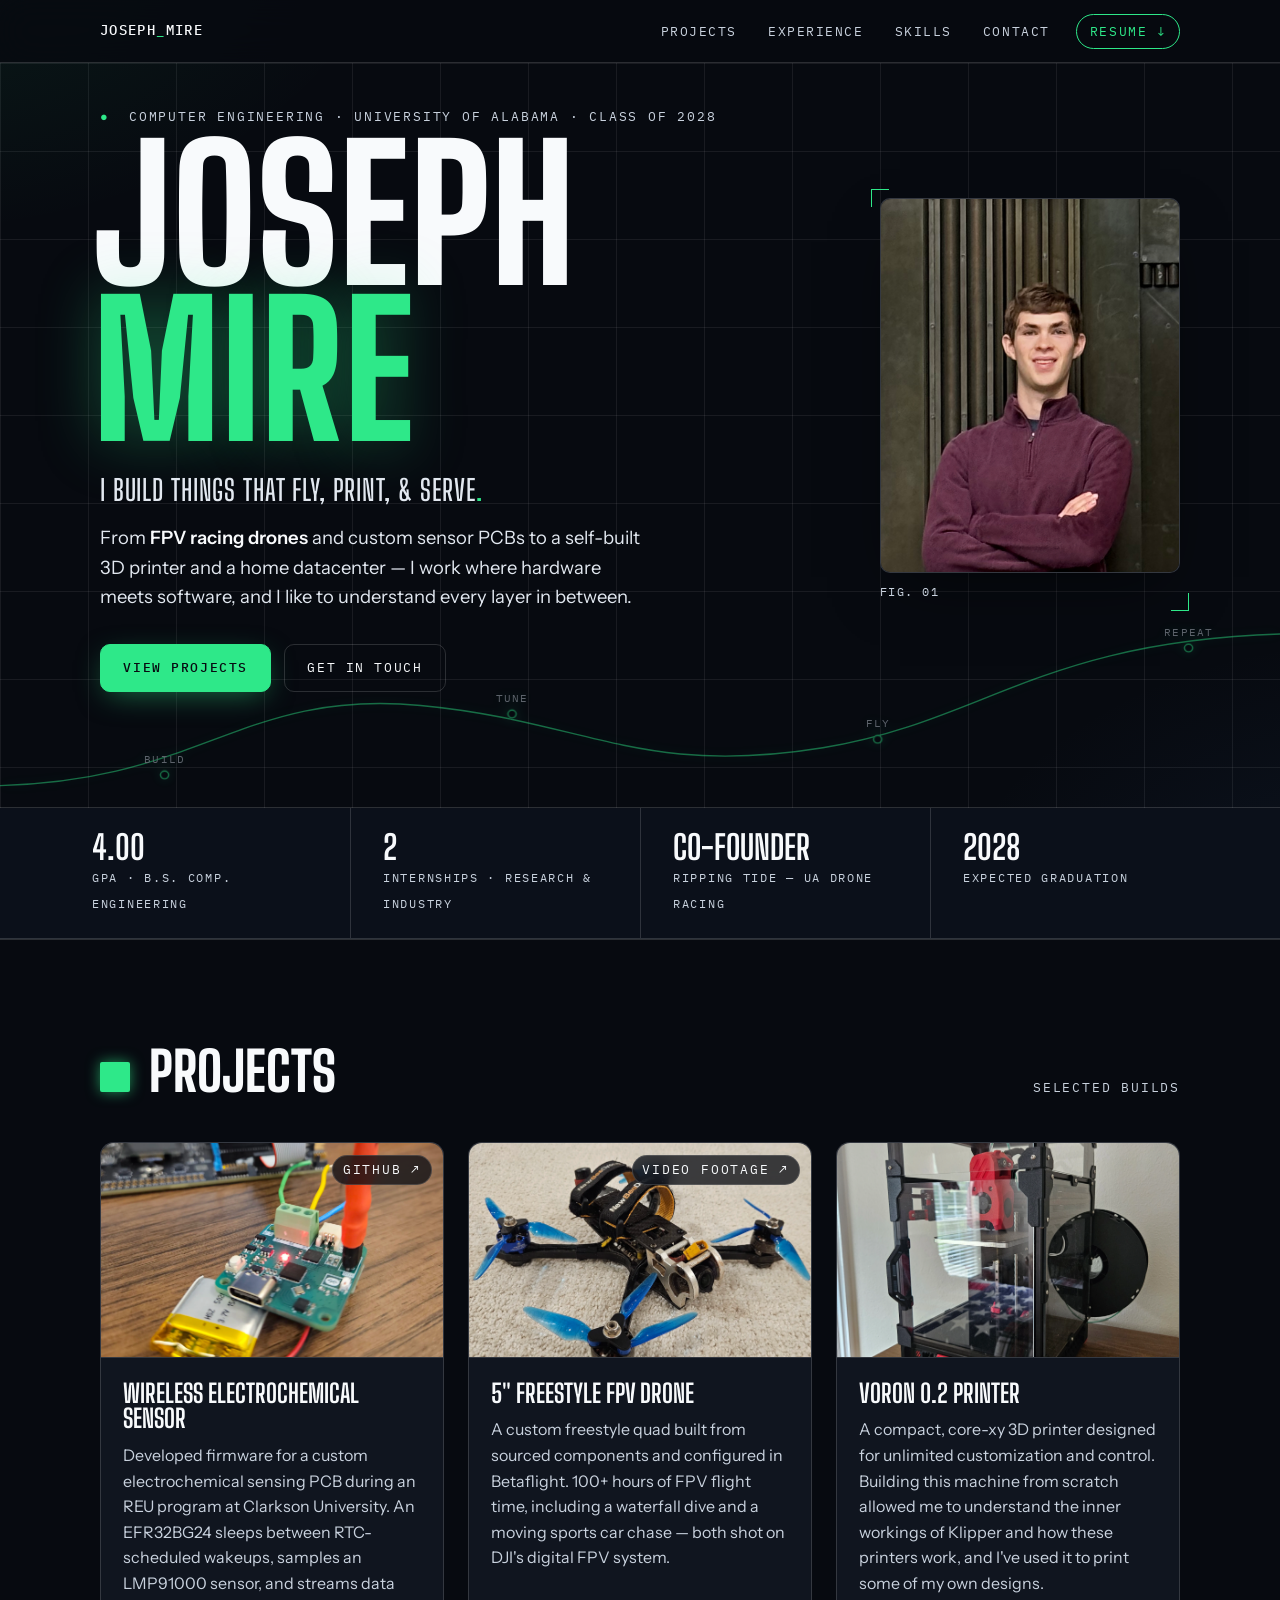
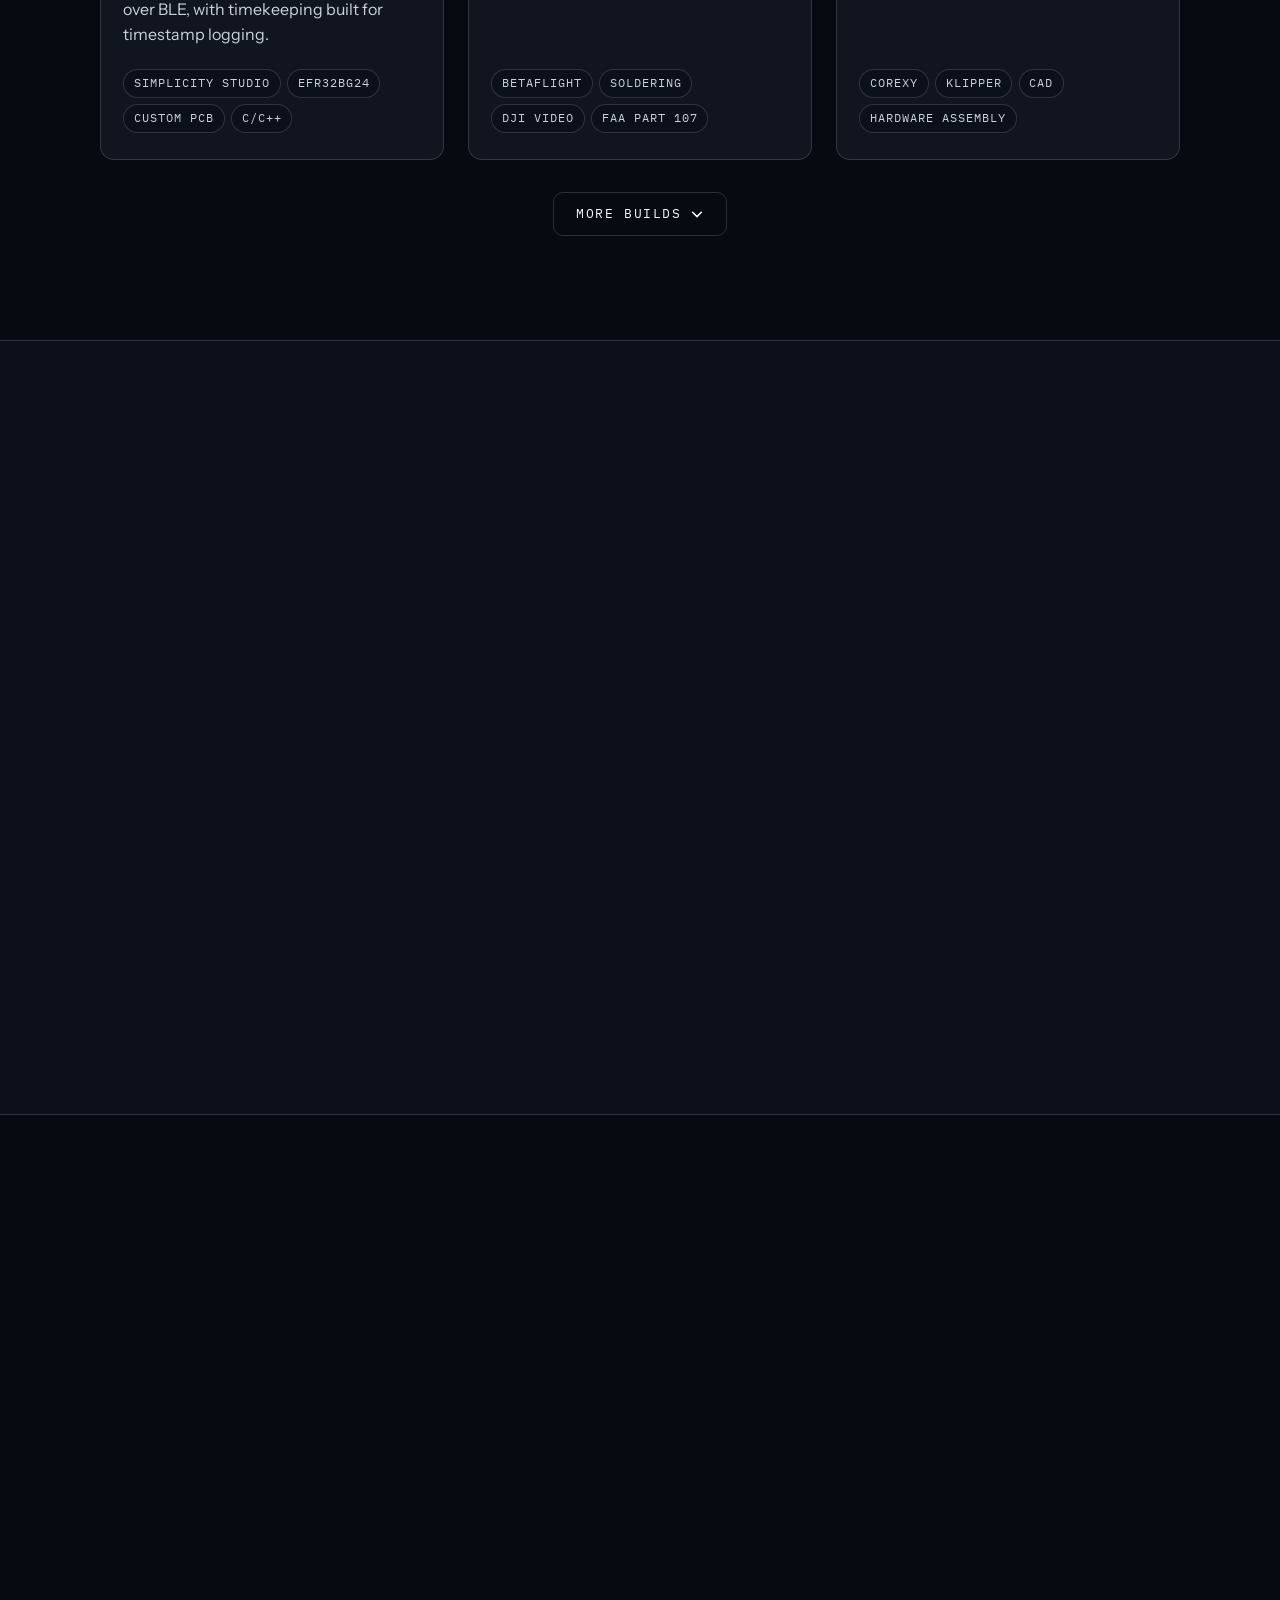
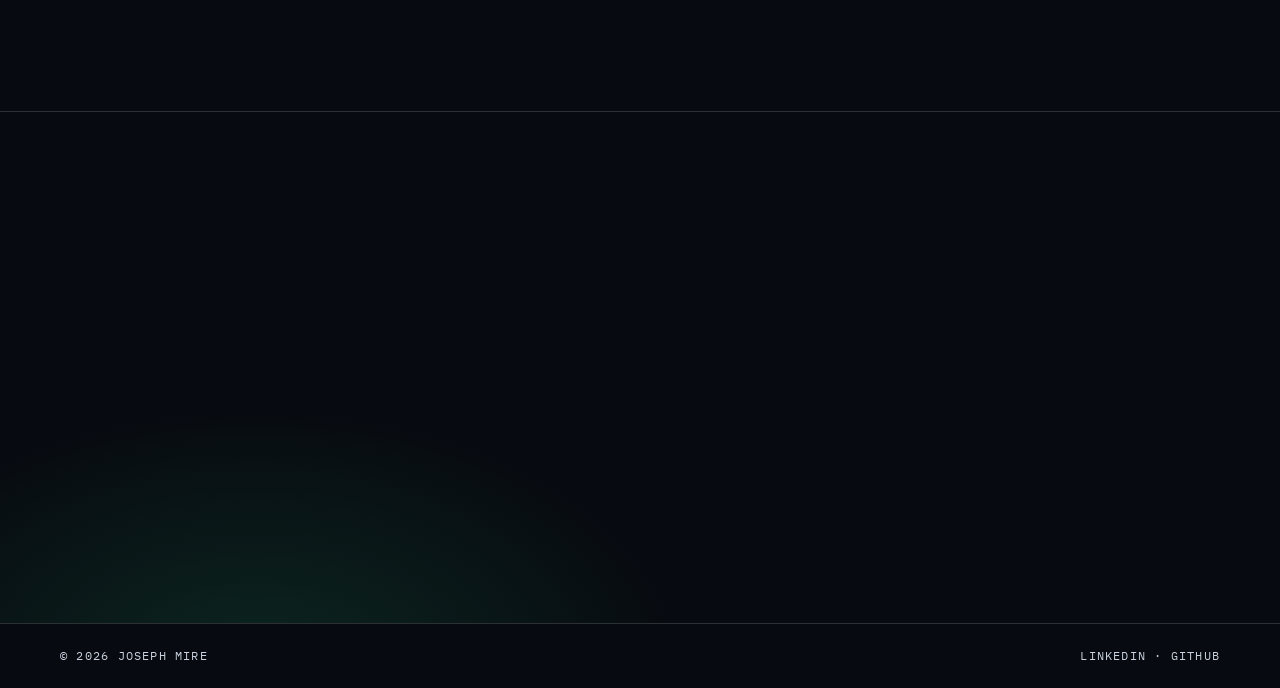
==== index.html @ 27cd3776 "Made dash a dot" ====
<!DOCTYPE html>
<html lang="en">
<head>
<meta charset="UTF-8" />
<meta name="viewport" content="width=device-width, initial-scale=1.0" />
<title>Joseph Mire</title>
<meta name="description" content="Joseph Mire — Computer Engineering student at the University of Alabama. FPV drones, embedded systems, and homelab infrastructure." />
<link rel="preconnect" href="https://fonts.googleapis.com">
<link rel="preconnect" href="https://fonts.gstatic.com" crossorigin>
<link href="https://fonts.googleapis.com/css2?family=Big+Shoulders+Display:wght@500;600;700;800&family=Instrument+Sans:ital,wght@0,400;0,500;0,600;1,400&family=IBM+Plex+Mono:wght@400;500&display=swap" rel="stylesheet">
<link rel="stylesheet" href="css/style.css" />
<link rel="icon" href="data:image/svg+xml,<svg xmlns=%22http://www.w3.org/2000/svg%22 viewBox=%220 0 100 100%22><rect width=%22100%22 height=%22100%22 rx=%2212%22 fill=%22%23181C20%22/><text y=%2270%22 x=%2250%22 font-family=%22Arial Narrow, sans-serif%22 font-weight=%22800%22 font-size=%2250%22 fill=%22%232EE889%22 text-anchor=%22middle%22>JM</text></svg>">
</head>
<body>

<!-- ── Nav ── -->
<header>
  <nav class="nav" aria-label="Main">
    <input type="checkbox" id="nav-toggle" aria-hidden="true" />
    <a class="brand" href="#top">JOSEPH<em>_</em>MIRE</a>
    <label class="nav-burger" for="nav-toggle" aria-label="Menu"><span></span></label>
    <ul class="nav-links">
      <li><a href="#projects">Projects</a></li>
      <li><a href="#experience">Experience</a></li>
      <li><a href="#skills">Skills</a></li>
      <li><a href="#contact">Contact</a></li>
      <li><a class="nav-cta" href="resume.pdf" download>Resume ↓</a></li>
    </ul>
  </nav>
</header>

<!-- ── Hero ── -->
<section class="hero" id="top">
  <div class="wrap hero-inner">
    <div>
      <p class="tag stage d1"><b>●</b>&nbsp; Computer Engineering · University of Alabama · Class of 2028</p>

      <!-- The name is the headline -->
      <h1>
        <span class="first stage d2">Joseph</span>
        <span class="last stage d3">Mire</span>
      </h1>

      <p class="role stage d4">I build things that fly, print, &amp; serve<em>.</em></p>

      <p class="lede stage d5">
        From <strong>FPV racing drones</strong> and custom sensor PCBs to a self-built
        3D printer and a home datacenter — I work where hardware meets software,
        and I like to understand every layer in between.
      </p>
      <div class="hero-btns stage d6">
        <a class="btn btn-solid" href="#projects">View projects</a>
        <a class="btn btn-ghost" href="#contact">Get in touch</a>
      </div>
    </div>

    <!-- Drop profile.jpg into images/ — the frame is already set up -->
    <figure class="plate">
      <img src="images/profile.jpg" alt="Joseph Mire" />
      <figcaption><span>fig. 01</span></figcaption>
    </figure>
  </div>

  <!-- signature: flight path draws itself on load -->
  <svg class="flight" viewBox="0 0 1400 260" preserveAspectRatio="none" aria-hidden="true">
    <path class="trace" d="M -20 235 C 220 235 260 120 460 140 C 640 158 700 225 900 190 C 1080 158 1140 60 1420 55" />
    <circle class="wp w1" cx="180" cy="222" r="4.5"/>
    <text class="w1" x="180" y="208" text-anchor="middle">BUILD</text>
    <circle class="wp w2" cx="560" cy="150" r="4.5"/>
    <text class="w2" x="560" y="136" text-anchor="middle">TUNE</text>
    <circle class="wp w3" cx="960" cy="180" r="4.5"/>
    <text class="w3" x="960" y="166" text-anchor="middle">FLY</text>
    <circle class="wp w4" cx="1300" cy="72" r="4.5"/>
    <text class="w4" x="1300" y="58" text-anchor="middle">REPEAT</text>
  </svg>
</section>

<!-- ── Spec strip ── -->
<div class="spec">
  <div class="spec-inner">
    <div class="spec-item reveal"><strong>4.00</strong><span>GPA · B.S. Comp. Engineering</span></div>
    <div class="spec-item reveal"><strong>2</strong><span>Internships · Research &amp; Industry</span></div>
    <div class="spec-item reveal"><strong>Co-Founder</strong><span>Ripping Tide — UA Drone Racing</span></div>
    <div class="spec-item reveal"><strong>2028</strong><span>Expected Graduation</span></div>
  </div>
</div>

<!-- ── Projects ── -->
<section class="projects" id="projects">
  <div class="wrap">
    <div class="sec-head reveal">
      <h2>Projects</h2>
      <p class="tag">Selected Builds</p>
    </div>
    <div class="proj-grid">

      <article class="proj reveal">
        <div class="proj-img">
          <a class="proj-link" href="https://github.com/sigmondkukla/lmp91000"
            target="_blank" rel="noopener" aria-label="View source on GitHub">
            GitHub ↗
          </a>
          <img src="images/potentiostat.webp" alt="Potentiostat PCB" />
        </div>
        <div class="proj-body">
          <h3>Wireless Electrochemical Sensor</h3>
          <p>
            Developed firmware for a custom electrochemical sensing PCB during an
            REU program at Clarkson University. An EFR32BG24 sleeps between RTC-scheduled wakeups, samples an
            LMP91000 sensor, and streams data over BLE, with timekeeping built for timestamp logging.
          </p>
          <div class="chips">
            <span class="chip">Simplicity Studio</span><span class="chip">EFR32BG24</span>
            <span class="chip">Custom PCB</span><span class="chip">C/C++</span>
          </div>
        </div>
      </article>

      <article class="proj reveal">
        <div class="proj-img">
          <a class="proj-link" href="https://youtu.be/SDRGi0zWlUs"
            target="_blank" rel="noopener" aria-label="View waterfall video">
            Video Footage ↗
          </a>
          <img src="images/drone.webp" alt="Custom 5-inch freestyle FPV drone" />
        </div>
        <div class="proj-body">
          <h3>5″ Freestyle FPV Drone</h3>
          <p>
            A custom freestyle quad built from sourced components and 
            configured in Betaflight. 100+ hours of FPV flight time, including a waterfall dive
            and a moving sports car chase — both shot on DJI's digital FPV system.
          </p>
          <div class="chips">
            <span class="chip">Betaflight</span><span class="chip">Soldering</span>
            <span class="chip">DJI Video</span><span class="chip">FAA Part 107</span>
          </div>
        </div>
      </article>

      <article class="proj reveal">
        <div class="proj-img">
          <img src="images/voron.webp" alt="Voron 0.2 3D printer" />
        </div>
        <div class="proj-body">
          <h3>Voron 0.2 Printer</h3>
          <p>
            A compact, core-xy 3D printer designed for unlimited customization and control. Building this machine from scratch allowed me to understand the inner workings of Klipper and how these printers work, and I've used it to print some of my own designs.
          </p>
          <div class="chips">
            <span class="chip">CoreXY</span><span class="chip">Klipper</span>
            <span class="chip">CAD</span><span class="chip">Hardware Assembly</span>
          </div>
        </div>
      </article>

    </div>

    <div class="proj-more" id="more-projects">
      <div class="proj-more-inner">
        <div class="proj-grid">
          <!-- your extra project cards here, same <article class="proj reveal"> markup -->

          <article class="proj reveal">
            <div class="proj-img">
              <img src="images/proxmox.webp" alt="Proxmox homelab dashboard" />
            </div>
            <div class="proj-body">
              <h3>Proxmox Homelab</h3>
              <p>
                A bare-metal hypervisor server used to host various services including Immich, Home Assistant, and Twingate. Maintaining and configuring this server significantly increased my knowledge and interest in computer networking as well as the robust capabilities that these virtualized environments provide.
              </p>
              <div class="chips">
                <span class="chip">Proxmox VE</span><span class="chip">LXC</span>
                <span class="chip">Networking</span><span class="chip">Twingate</span><span class="chip">Cloudflared</span>
              </div>
            </div>
          </article>

        </div>
      </div>
    </div>

    <button class="btn btn-ghost more-btn" aria-expanded="false" aria-controls="more-projects">
      <span>More builds</span>
      <svg width="14" height="14" viewBox="0 0 16 16" fill="none" aria-hidden="true">
        <path d="M3 6l5 5 5-5" stroke="currentColor" stroke-width="1.8" stroke-linecap="round"/>
      </svg>
    </button>
  </div>
</section>

<!-- ── Experience ── -->
<section class="xp" id="experience">
  <div class="wrap">
    <div class="sec-head reveal">
      <h2>Experience</h2>
      <p class="tag">Research · leadership · work</p>
    </div>
    <div class="xp-grid">

      <div class="reveal">
        <h3>// Experience</h3>
        <div class="xp-item">
          <h4>REU Sensor Researcher — Clarkson University</h4>
          <p class="meta">May 2026 – Jul 2026</p>
          <p>Developed a power efficient firmware for a custom PCB featuring an LMP91000 sensor, as part of a Research Experience for
          Undergraduates program.</p>
        </div>
        <div class="xp-item">
          <h4>Athletics Security Intern — Andy Frain Services</h4>
          <p class="meta">Sept 2025 – Present</p>
          <p>Manage the access-control credential system for Bryant-Denny Stadium
          (100k+ capacity). Set up metal detectors and bike racks in anticipation of game day.</p>
        </div>
        <div class="xp-item">
          <h4>Drone Light Show Volunteer — Pixis Drones</h4>
          <p class="meta">Oct 2024</p>
          <p>Participated in calibrating, placing, and inserting batteries for 500 light-show drones.</p>
        </div>
      </div>

      <div class="reveal">
        <h3>// Leadership &amp; Education</h3>
        <div class="xp-item">
          <h4>Co-Founder — Ripping Tide Drone Racing</h4>
          <p class="meta">Re-established 2025 · President 2025–26 · VP 2026–present</p>
          <p>Co-founded UA's official drone racing team to foster campus interest in FPV flight and engineering. Teach students how to build, program, and fly competitive drones while practicing efficient flying techniques.</p>
        </div>
        <div class="xp-item">
          <h4>B.S. Computer Engineering — University of Alabama</h4>
          <p class="meta">2024 – 2028 · GPA 4.00 · Minors: Math, CS</p>
          <p>Coursework: Digital Logic, Microcomputers, Electric Circuits</p>
        </div>
        <div class="xp-item">
          <h4>Saint Paul's School</h4>
          <p class="meta">2020 – 2024</p>
          <p>Valedictorian · National Merit Finalist</p>
        </div>
      </div>

    </div>
  </div>
</section>

<!-- ── Skills ── -->
<section id="skills">
  <div class="wrap">
    <div class="sec-head reveal">
      <h2>Skills</h2>
      <p class="tag">Hardware · software</p>
    </div>
    <div class="skills-grid reveal">
      <div class="skill-cell">
        <h3>// Programming</h3>
        <ul><li>Python</li><li>C++</li><li>Java</li><li>Arduino</li></ul>
      </div>
      <div class="skill-cell">
        <h3>// Drones &amp; Flight</h3>
        <ul><li>FAA Part 107</li><li>Betaflight</li><li>FPV Piloting</li><li>DJI Systems</li></ul>
      </div>
      <div class="skill-cell">
        <h3>// Electronics &amp; Fabrication</h3>
        <ul><li>Soldering</li><li>PCB Work</li><li>3D Printing</li><li>CAD</li></ul>
      </div>
      <div class="skill-cell">
        <h3>// Systems &amp; Infrastructure</h3>
        <ul><li>Proxmox VE</li><li>Linux</li><li>Networking</li><li>Home Assistant</li></ul>
      </div>
    </div>
  </div>
</section>

<!-- ── Contact ── -->
<section class="contact" id="contact">
  <div class="wrap reveal">
    <h2>Let's<br><span>connect.</span></h2>
    <p>Open to internships, research collaborations, and interesting
    conversations.</p>
    <div class="contact-row">
      <a class="btn btn-solid" href="mailto:jmmire@crimson.ua.edu">jmmire@crimson.ua.edu</a>
      <a class="btn btn-ghost" href="https://www.linkedin.com/in/joseph-mire/" target="_blank" rel="noopener">LinkedIn ↗</a>
      <a class="btn btn-ghost" href="https://github.com/jmmire1" target="_blank" rel="noopener">GitHub ↗</a>
    </div>
  </div>
</section>

<footer>
  <div class="wrap foot">
    <span>© 2026 Joseph Mire</span>
    <span><a href="https://www.linkedin.com/in/joseph-mire/" target="_blank" rel="noopener">LinkedIn</a> · <a href="https://github.com/jmmire1" target="_blank" rel="noopener">GitHub</a></span>
  </div>
</footer>

<script src="js/main.js"></script>
</body>
</html>
---- css/style.css ----
/* ============================================================
   JOSEPH MIRE — night-flight portfolio (green)
   Deep blue-black + flight-test orange · engineering telemetry
   Files:  index.html · css/style.css · js/main.js
   ============================================================ */
:root{
  --bg:#070A10;          /* deep night-sky blue-black */
  --bg-soft:#0B101A;
  --card:#10151F;
  --card-2:#141A26;
  --ink:#F8FAFC;          /* primary text */
  --ink-2:#E2E8F0;
  --muted:#C9D2DE;
  --line:rgba(255,255,255,.15);
  --line-soft:rgba(255,255,255,.07);
  --green:#2EE889;       /* signal green */
  --green-glow:rgba(46,232,137,.14);
  --green-soft:rgba(46,232,137,.08);
  --radius:10px;
  --display:'Big Shoulders Display','Arial Narrow',sans-serif;
  --body:'Instrument Sans',system-ui,sans-serif;
  --mono:'IBM Plex Mono','Courier New',monospace;
  --max:1160px;
  --ease:cubic-bezier(.22,.9,.3,1);
}
*,*::before,*::after{box-sizing:border-box;margin:0;padding:0}
html{scroll-behavior:smooth}
html,body{overflow-x:clip}
body{
  font-family:var(--body);
  color:var(--ink);
  line-height:1.6;
  -webkit-font-smoothing:antialiased;
  /* ambient glows: green status-light top-left, cool night bottom-right */
  background:
    radial-gradient(52rem 34rem at -8% -10%, rgba(46,232,137,.09), transparent 60%),
    radial-gradient(46rem 32rem at 108% 105%, rgba(56,96,160,.12), transparent 60%),
    var(--bg);
  background-attachment:fixed;
}
img{max-width:100%;display:block}
a{color:inherit;text-decoration:none}
::selection{background:var(--green);color:var(--bg)}

.wrap{max-width:var(--max);margin:0 auto;padding:0 clamp(1.1rem,4vw,2.5rem)}

/* mono utility label */
.tag{
  font-family:var(--mono);font-size:.8rem;letter-spacing:.14em;
  text-transform:uppercase;color:var(--muted);
}
.tag b{color:var(--green);font-weight:500}

/* ── Nav ─────────────────────────────────────────────────── */
header{
  position:sticky;top:0;z-index:50;
  background:rgba(7,10,16,.78);
  backdrop-filter:blur(16px);
  border-bottom:1px solid var(--line);
  animation:navDrop .7s var(--ease) both;
}
@keyframes navDrop{from{transform:translateY(-100%)}to{transform:translateY(0)}}
.nav{
  display:flex;align-items:center;justify-content:space-between;
  height:3.9rem;max-width:var(--max);margin:0 auto;
  padding:0 clamp(1.1rem,4vw,2.5rem);
}
.brand{font-family:var(--mono);font-size:.85rem;letter-spacing:.1em;font-weight:500;color:var(--ink)}
.brand em{font-style:normal;color:var(--green)}
.nav-links{display:flex;gap:.35rem;align-items:center;list-style:none}
.nav-links a{
  font-family:var(--mono);font-size:.8rem;letter-spacing:.12em;
  text-transform:uppercase;color:var(--muted);
  padding:.5rem .8rem;border-radius:999px;
  transition:color .2s,background .2s;
}
.nav-links a:hover{color:var(--ink);background:rgba(160,175,200,.14)}
.nav-cta{
  border:1px solid var(--green);color:var(--green)!important;
  border-radius:999px!important;margin-left:.5rem;
  transition:all .2s;
}
.nav-cta:hover{background:var(--green);color:var(--bg)!important;box-shadow:0 0 22px var(--green-glow)}
@media (max-width:680px){ .nav-links a:not(.nav-cta){display:none} }

/* ── Hero ────────────────────────────────────────────────── */
.hero{
  position:relative;overflow:hidden;
  border-bottom:1px solid var(--line);
  background:
    linear-gradient(var(--line-soft) 1px,transparent 1px) 0 0/100% 88px,
    linear-gradient(90deg,var(--line-soft) 1px,transparent 1px) 0 0/88px 100%;
}
.hero-inner{
  display:grid;grid-template-columns:minmax(0,1.3fr) minmax(0,.7fr);gap:3rem;
  align-items:center;
  padding-top:clamp(1.75rem,4vw,2.75rem);
  padding-bottom:clamp(4.5rem,9vw,7.5rem);
  position:relative;z-index:2;
}
.hero-inner>*{min-width:0}

/* THE NAME — the headline of the whole site */
.hero h1{
  font-family:var(--display);font-weight:800;
  font-size:clamp(4.6rem,14.5vw,11.5rem);
  line-height:.85;letter-spacing:.005em;text-transform:uppercase;
  margin:.5rem 0 0 -.04em;
}
.hero h1 .first{display:block;color:var(--ink)}
.hero h1 .last{
  display:block;color:var(--green);
  text-shadow:0 0 60px rgba(46,232,137,.35);
}

/* the tagline, demoted to a strong subhead */
.hero .role{
  margin-top:1.6rem;
  font-family:var(--display);font-weight:600;text-transform:uppercase;
  font-size:clamp(1.25rem,2.6vw,1.8rem);letter-spacing:.03em;line-height:1.15;
  color:var(--ink-2);
}
.hero .role em{font-style:normal;color:var(--green)}
.hero .lede{
  margin-top:1rem;max-width:34rem;color:var(--ink-2);
  font-size:clamp(1.05rem,1.5vw,1.15rem);
}
.hero .lede strong{font-weight:600;color:var(--ink)}
.hero-btns{display:flex;gap:.8rem;margin-top:2rem;flex-wrap:wrap}
.btn{
  font-family:var(--mono);font-size:.82rem;letter-spacing:.12em;text-transform:uppercase;
  padding:.8rem 1.4rem;border:1px solid var(--line);border-radius:var(--radius);
  display:inline-flex;align-items:center;gap:.5rem;color:var(--ink);
  transition:all .25s var(--ease);
}
.btn-solid{
  background:var(--green);border-color:var(--green);color:#070A10;font-weight:500;
  box-shadow:0 8px 30px -8px rgba(46,232,137,.5);
}
.btn-solid:hover{transform:translateY(-2px);box-shadow:0 14px 38px -8px rgba(46,232,137,.6)}
.btn-ghost:hover{border-color:var(--green);color:var(--green);background:var(--green-soft)}
button.btn{background:none;appearance:none;cursor:pointer}

/* staged line reveal on page load */
.stage{opacity:0;transform:translateY(26px);animation:stageUp .8s var(--ease) forwards}
@keyframes stageUp{to{opacity:1;transform:translateY(0)}}
.d1{animation-delay:.15s}.d2{animation-delay:.3s}.d3{animation-delay:.45s}
.d4{animation-delay:.6s}.d5{animation-delay:.75s}.d6{animation-delay:.9s}

/* photo plate with registration ticks */
.plate{
  position:relative;justify-self:end;width:min(300px,100%);
  opacity:0;animation:stageUp .9s var(--ease) .55s forwards;
}
.plate img{
  width:100%;aspect-ratio:4/5;object-fit:cover;
  border:1px solid var(--line);border-radius:var(--radius);
  
  background:var(--card);
  box-shadow:0 24px 60px -20px rgba(0,0,0,.6);
}
.plate::before,.plate::after{
  content:'';position:absolute;width:18px;height:18px;
  border:1px solid var(--green);
}
.plate::before{top:-9px;left:-9px;border-right:none;border-bottom:none}
.plate::after{bottom:-9px;right:-9px;border-left:none;border-top:none}
.plate figcaption{
  margin-top:.6rem;font-family:var(--mono);font-size:.76rem;
  letter-spacing:.12em;color:var(--muted);text-transform:uppercase;
  display:flex;justify-content:space-between;
}
@media (max-width:840px){
  .hero-inner{grid-template-columns:1fr}
  .plate{justify-self:start}
}

/* flight path — the signature, now glowing */
.flight {
  position: absolute;
  inset: auto 0 0 0;
  height: clamp(140px, 25vw, 220px); /* prevents it from growing vertically into the text blocks */
  width: 100%;
  z-index: 0;                        /* forces it behind the buttons, text, and photo frame */
  pointer-events: none;
  filter: drop-shadow(0 0 6px rgba(46,232,137,.35));
  opacity: 0.45;                      /* slightly lowered to step into the background neatly */
}
.flight path{
  fill:none;stroke:var(--green);stroke-width:1.6;
  stroke-dasharray:6 7;
}
.flight .trace{
  stroke-dasharray:2400;stroke-dashoffset:2400;
  animation:draw 2.6s var(--ease) .9s forwards;
}
@keyframes draw{to{stroke-dashoffset:0}}
.flight .wp{fill:var(--bg);stroke:var(--green);stroke-width:1.6;
  opacity:0;animation:pop .4s var(--ease) forwards}
.flight text{
  font-family:var(--mono);font-size:11.5px;letter-spacing:2px;fill:var(--muted);
  opacity:0;animation:pop .4s var(--ease) forwards;
}
@keyframes pop{to{opacity:1}}
.w1{animation-delay:1.5s}.w2{animation-delay:2.1s}.w3{animation-delay:2.7s}.w4{animation-delay:3.2s}

/* ── Spec strip ──────────────────────────────────────────── */
.spec{
  border-bottom:1px solid var(--line);background:var(--bg-soft);
}
.spec-inner{
  display:grid;grid-template-columns:repeat(4,minmax(0,1fr));
  max-width:var(--max);margin:0 auto;
}
.spec-item{
  padding:1.4rem clamp(1.1rem,3vw,2rem);
  border-left:1px solid var(--line);
}
.spec-item:first-child{border-left:none}
.spec-item strong{
  display:block;font-family:var(--display);font-weight:700;
  font-size:clamp(1.5rem,3vw,2.1rem);line-height:1;text-transform:uppercase;
  color:var(--ink);
}
.spec-item span{font-family:var(--mono);font-size:.76rem;letter-spacing:.14em;
  text-transform:uppercase;color:var(--muted)}
@media (max-width:720px){
  .spec-inner{grid-template-columns:repeat(2,minmax(0,1fr))}
  .spec-item:nth-child(3){border-left:none}
  .spec-item:nth-child(n+3){border-top:1px solid var(--line)}
}

/* ── Sections ────────────────────────────────────────────── */
section{padding:clamp(4rem,9vw,6.5rem) 0}
.sec-head{
  display:flex;align-items:baseline;justify-content:space-between;
  gap:1rem;margin-bottom:2.75rem;flex-wrap:wrap;
}
.sec-head h2{
  font-family:var(--display);font-weight:800;text-transform:uppercase;
  font-size:clamp(2.2rem,5vw,3.4rem);line-height:1;color:var(--ink);
}
.sec-head h2::before{
  content:'';display:inline-block;width:.55em;height:.55em;
  background:var(--green);margin-right:.35em;border-radius:2px;
  box-shadow:0 0 14px rgba(46,232,137,.6);
}

/* projects */
.projects{border-top:1px solid var(--line)}
.proj-grid{display:grid;grid-template-columns:repeat(3,minmax(0,1fr));gap:1.5rem}
@media (max-width:900px){.proj-grid{grid-template-columns:1fr}}
.proj{
  border:1px solid var(--line);background:var(--card);
  border-radius:calc(var(--radius) + 4px);overflow:hidden;
  display:flex;flex-direction:column;
  transition:border-color .25s,transform .25s var(--ease),box-shadow .25s;
}
.proj:hover{
  border-color:rgba(46,232,137,.55);transform:translateY(-4px);
  box-shadow:0 20px 50px -20px rgba(0,0,0,.7),0 0 30px -6px var(--green-glow);
}
.proj-img{position:relative;overflow:hidden;border-bottom:1px solid var(--line)}
.proj-img img{
  aspect-ratio:16/10;object-fit:cover;width:100%;
  filter:none;transition:transform .5s var(--ease),filter .5s;
}
.proj:hover .proj-img img{transform:scale(1.04)}
.proj-img .tag{
  position:absolute;top:.7rem;left:.7rem;background:rgba(7,10,16,.75);
  backdrop-filter:blur(8px);border:1px solid var(--line);
  padding:.25rem .6rem;color:var(--ink);border-radius:999px;
}
.proj-link{
  position:absolute;top:.7rem;right:.7rem;z-index:2;
  font-family:var(--mono);font-size:.8rem;letter-spacing:.14em;
  text-transform:uppercase;
  background:rgba(7,10,16,.75);backdrop-filter:blur(8px);
  border:1px solid var(--line);border-radius:999px;
  padding:.25rem .6rem;color:var(--ink);
  transition:border-color .2s,color .2s;
}
.proj-link:hover{border-color:var(--green);color:var(--green)}
.proj-body{padding:1.4rem 1.4rem 1.6rem;display:flex;flex-direction:column;gap:.7rem;flex:1}
.proj h3{font-family:var(--display);font-weight:700;font-size:1.6rem;text-transform:uppercase;line-height:1;color:var(--ink)}
.proj p{color:var(--muted);font-size:1rem}
.chips{display:flex;flex-wrap:wrap;gap:.4rem;margin-top:auto;padding-top:.6rem}
.chip{
  font-family:var(--mono);font-size:.78rem;letter-spacing:.08em;text-transform:uppercase;
  border:1px solid var(--line);padding:.22rem .6rem;color:var(--muted);
  background:var(--bg-soft);border-radius:999px;
}
.proj-more{
  display:grid;grid-template-rows:0fr;
  transition:grid-template-rows .6s var(--ease);
}
.proj-more-inner{overflow:hidden;min-width:0}
.proj-more .proj-grid{margin-top:1.5rem}
.proj-more.open{grid-template-rows:1fr}

.more-btn{margin:2rem auto 0;display:flex}
.more-btn svg{transition:transform .45s var(--ease)}
.more-btn[aria-expanded="true"] svg{transform:rotate(180deg)}

/* experience */
.xp{background:var(--bg-soft);border-top:1px solid var(--line);border-bottom:1px solid var(--line)}
.xp-grid{display:grid;grid-template-columns:minmax(0,1fr) minmax(0,1fr);gap:clamp(2rem,5vw,4rem)}
@media (max-width:840px){.xp-grid{grid-template-columns:1fr}}
.xp h3{
  font-family:var(--mono);font-size:.8rem;letter-spacing:.16em;text-transform:uppercase;
  color:var(--green);margin-bottom:1.6rem;
}
.xp-item{
  position:relative;padding:0 0 1.8rem 1.6rem;
  border-left:1px solid var(--line);
}
.xp-item:last-child{padding-bottom:0}
.xp-item::before{
  content:'';position:absolute;left:-4.5px;top:.45rem;
  width:8px;height:8px;background:var(--green);border-radius:2px;
  box-shadow:0 0 10px rgba(46,232,137,.7);
}
.xp-item h4{font-weight:600;font-size:1.06rem;line-height:1.35;color:var(--ink)}
.xp-item .meta{font-family:var(--mono);font-size:.78rem;letter-spacing:.1em;
  text-transform:uppercase;color:var(--muted);margin:.25rem 0 .45rem}
.xp-item p{color:var(--ink-2);font-size:.98rem;max-width:32rem}

/* skills */
.skills-grid{
  display:grid;grid-template-columns:repeat(2,minmax(0,1fr));gap:1px;
  background:var(--line);border:1px solid var(--line);
  border-radius:calc(var(--radius) + 4px);overflow:hidden;
}
@media (max-width:720px){.skills-grid{grid-template-columns:1fr}}
.skill-cell{background:var(--card);padding:1.6rem 1.6rem 1.8rem}
.skill-cell h3{
  font-family:var(--mono);font-size:.8rem;letter-spacing:.16em;
  text-transform:uppercase;color:var(--green);margin-bottom:.9rem;
}
.skill-cell ul{list-style:none;display:flex;flex-wrap:wrap;gap:.45rem .5rem}
.skill-cell li{
  font-family:var(--mono);font-size:.84rem;letter-spacing:.05em;
  border:1px solid var(--line);padding:.32rem .75rem;color:var(--ink-2);
  border-radius:999px;background:var(--bg-soft);
  transition:all .2s;
}
.skill-cell li:hover{border-color:var(--green);color:var(--green);background:var(--green-soft)}

/* contact — glow panel */
.contact{border-top:1px solid var(--line);position:relative;overflow:hidden}
.contact::before{
  content:'';position:absolute;inset:0;pointer-events:none;
  background:radial-gradient(42rem 26rem at 20% 110%, rgba(46,232,137,.13), transparent 65%);
}
.contact .wrap{position:relative}
.contact h2{
  font-family:var(--display);font-weight:800;text-transform:uppercase;
  font-size:clamp(2.8rem,8vw,5.4rem);line-height:.95;margin:.6rem 0 1.2rem;color:var(--ink);
}
.contact h2 span{color:var(--green);text-shadow:0 0 50px rgba(46,232,137,.4)}
.contact p{color:var(--muted);max-width:36rem}
.contact-row{display:flex;gap:.8rem;flex-wrap:wrap;margin-top:2.2rem}

footer{
  color:var(--muted);
  border-top:1px solid var(--line);
  font-family:var(--mono);font-size:.76rem;letter-spacing:.1em;text-transform:uppercase;
}
.foot{display:flex;justify-content:space-between;gap:1rem;flex-wrap:wrap;padding:1.4rem 0}
footer a{transition:color .2s}
footer a:hover{color:var(--green)}

/* scroll reveal */
.reveal{opacity:0;transform:translateY(22px);transition:opacity .7s var(--ease),transform .7s var(--ease)}
.reveal.in{opacity:1;transform:none}

/* reduced motion */
@media (prefers-reduced-motion:reduce){
  *,*::before,*::after{animation:none!important;transition:none!important}
  .stage,.plate,.reveal{opacity:1!important;transform:none!important}
  .flight .trace{stroke-dashoffset:0}
  .flight .wp,.flight text{opacity:1}
  html{scroll-behavior:auto}
}

/* ── Mobile overhaul ─────────────────────────────────────── */
#nav-toggle{display:none}
.nav-burger{display:none;cursor:pointer;padding:.6rem;margin-left:auto}
.nav-burger span,.nav-burger span::before,.nav-burger span::after{
  display:block;width:22px;height:2px;background:var(--green);border-radius:2px;
}
.nav-burger span::before{content:'';margin-top:-7px;position:relative;top:-5px}
.nav-burger span::after{content:'';position:relative;top:3px}


@media (max-width:680px){
  /* clear side margins on small screens */
  .wrap,.nav{padding-left:1.4rem;padding-right:1.4rem}
  .spec-inner{padding:0 .4rem}
  .nav-links{padding-left:1.4rem;padding-right:1.4rem}

  /* full nav menu via hamburger instead of hiding links */
  .nav{position:relative}
  .nav-burger{display:block}
  .nav-links{
    display:none;flex-direction:column;align-items:stretch;gap:0;
    position:absolute;top:3.9rem;left:0;right:0;
    background:rgba(7,10,16,.97);backdrop-filter:blur(16px);
    border-bottom:1px solid var(--line);padding:.5rem 1.1rem 1rem;
  }
  #nav-toggle:checked ~ .nav-links{display:flex}
  .nav-links a:not(.nav-cta){display:block!important;padding:.9rem .4rem;
    border-radius:0;border-bottom:1px solid var(--line-soft);font-size:.95rem}
  .nav-cta{margin:1rem 0 0;text-align:center;padding:.8rem}

  /* hero: tighter, no squished flight path labels */
  .hero-inner{padding:1.5rem 1.4rem 3rem;gap:2rem}
  .hero h1{
    font-family:var(--display);font-weight:800;
    font-size:clamp(3.8rem, 12vw, 11.5rem); /* Lowered the mid-range scaling slightly */
    line-height:.85;letter-spacing:.005em;text-transform:uppercase;
    margin:.5rem 0 0 -.04em;
  }
  .flight{height:22%;opacity:.65}
  .flight text{display:none}
  .plate{width:100%;max-width:320px;margin:0 auto;justify-self:center}
  .plate img{aspect-ratio:1/1}
  .hero-btns .btn{flex:1;justify-content:center}

  /* comfier tap targets & spacing */
  section{padding:3.25rem 0}
  .sec-head{margin-bottom:1.8rem}
  .spec-item{padding:1.1rem 1rem}
  .skill-cell{padding:1.3rem 1.2rem 1.5rem}
  .contact-row{flex-direction:column}
  .contact-row .btn{justify-content:center;padding:1rem}
  .foot{justify-content:center;text-align:center}
}

/* hero manages its own spacing — don't stack generic section padding on it */
section.hero{padding:0}
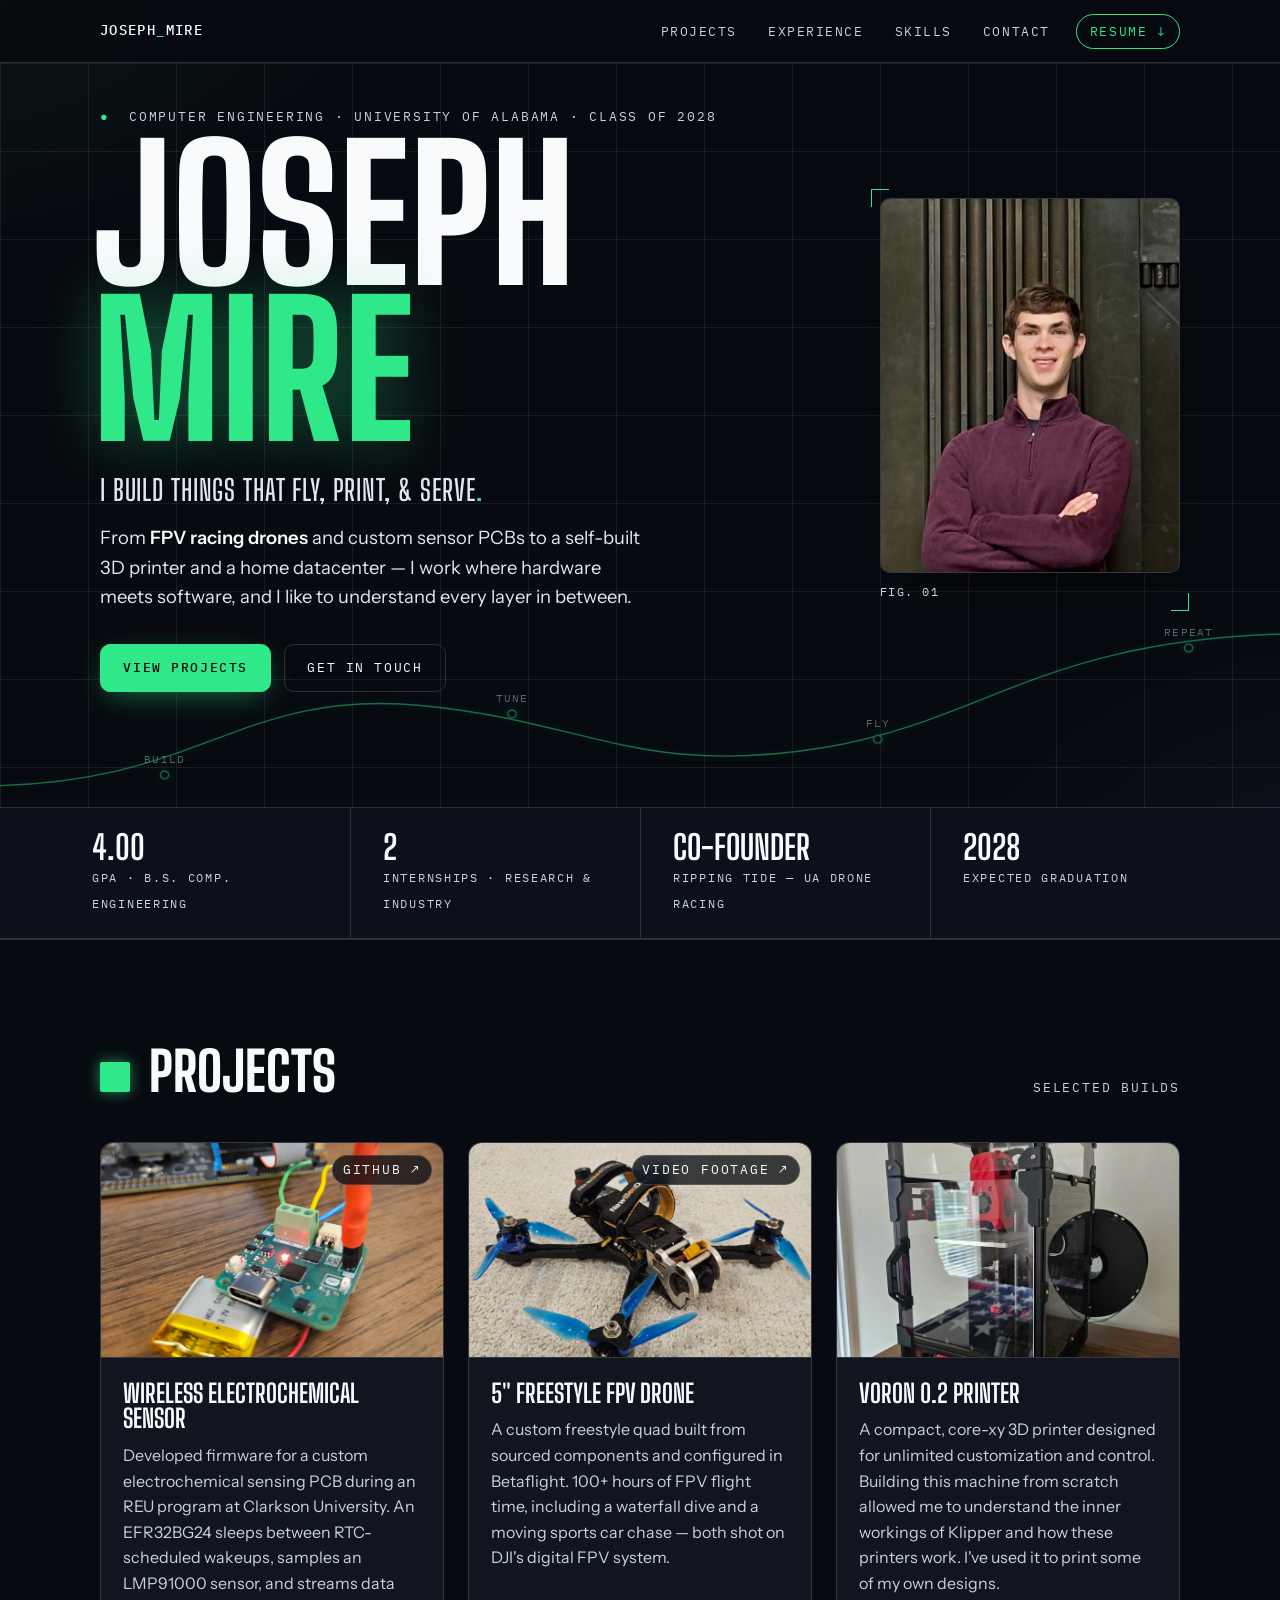
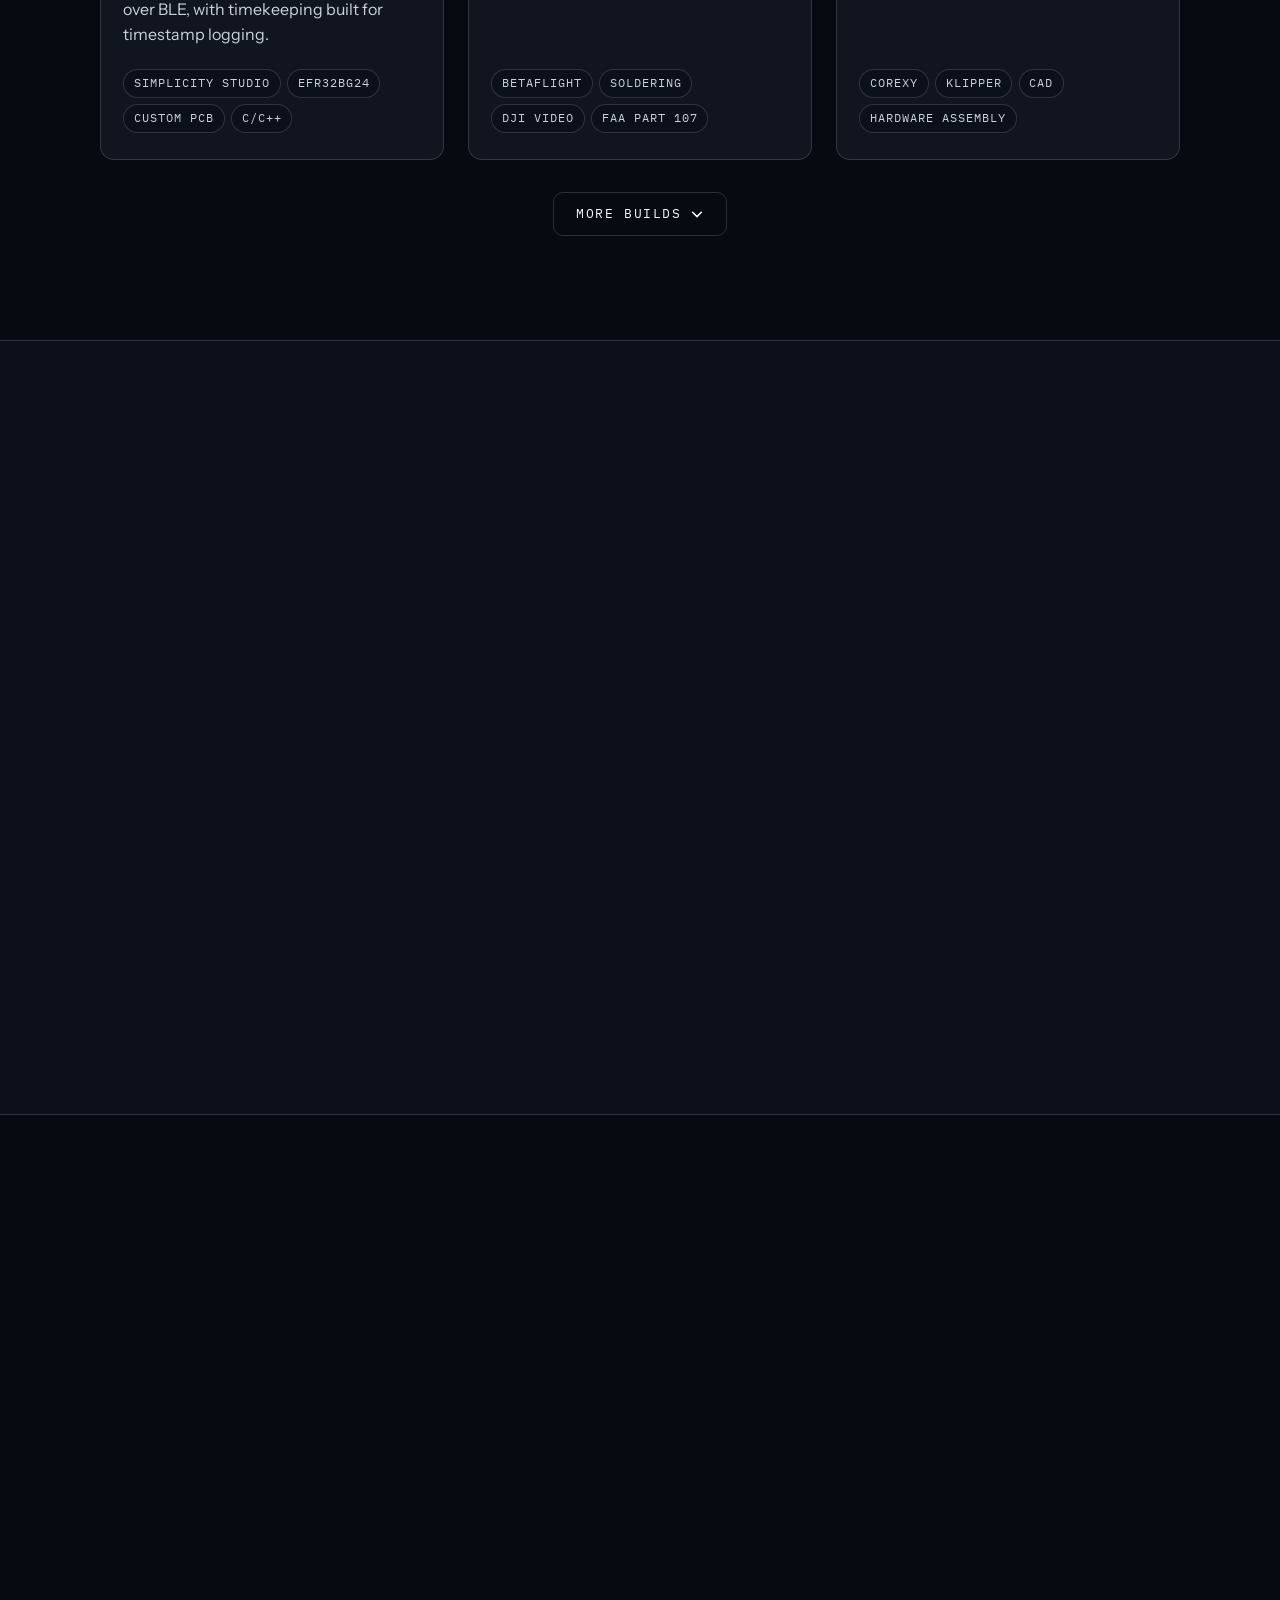
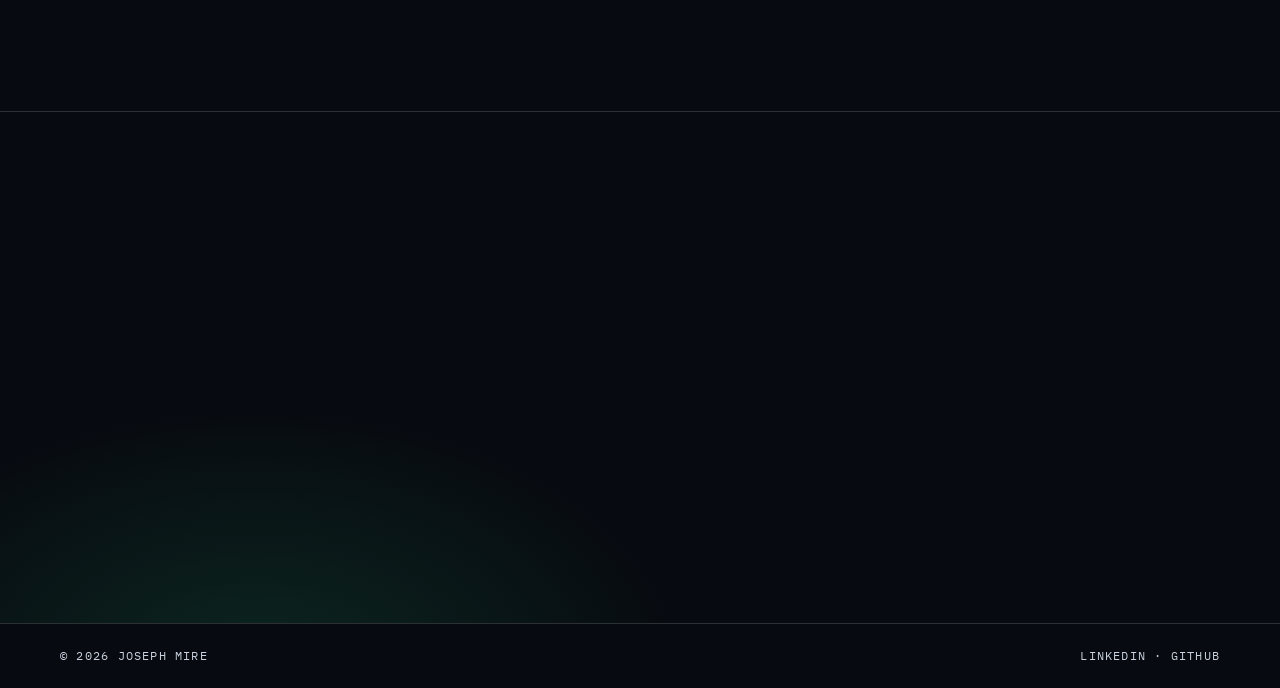
==== commit 731c2837: "Fixed a runnon sentence in voron" ====
--- a/index.html
+++ b/index.html
@@ -145,7 +145,7 @@
         <div class="proj-body">
           <h3>Voron 0.2 Printer</h3>
           <p>
-            A compact, core-xy 3D printer designed for unlimited customization and control. Building this machine from scratch allowed me to understand the inner workings of Klipper and how these printers work, and I've used it to print some of my own designs.
+            A compact, core-xy 3D printer designed for unlimited customization and control. Building this machine from scratch allowed me to understand the inner workings of Klipper and how these printers work. I've used it to print some of my own designs.
           </p>
           <div class="chips">
             <span class="chip">CoreXY</span><span class="chip">Klipper</span>
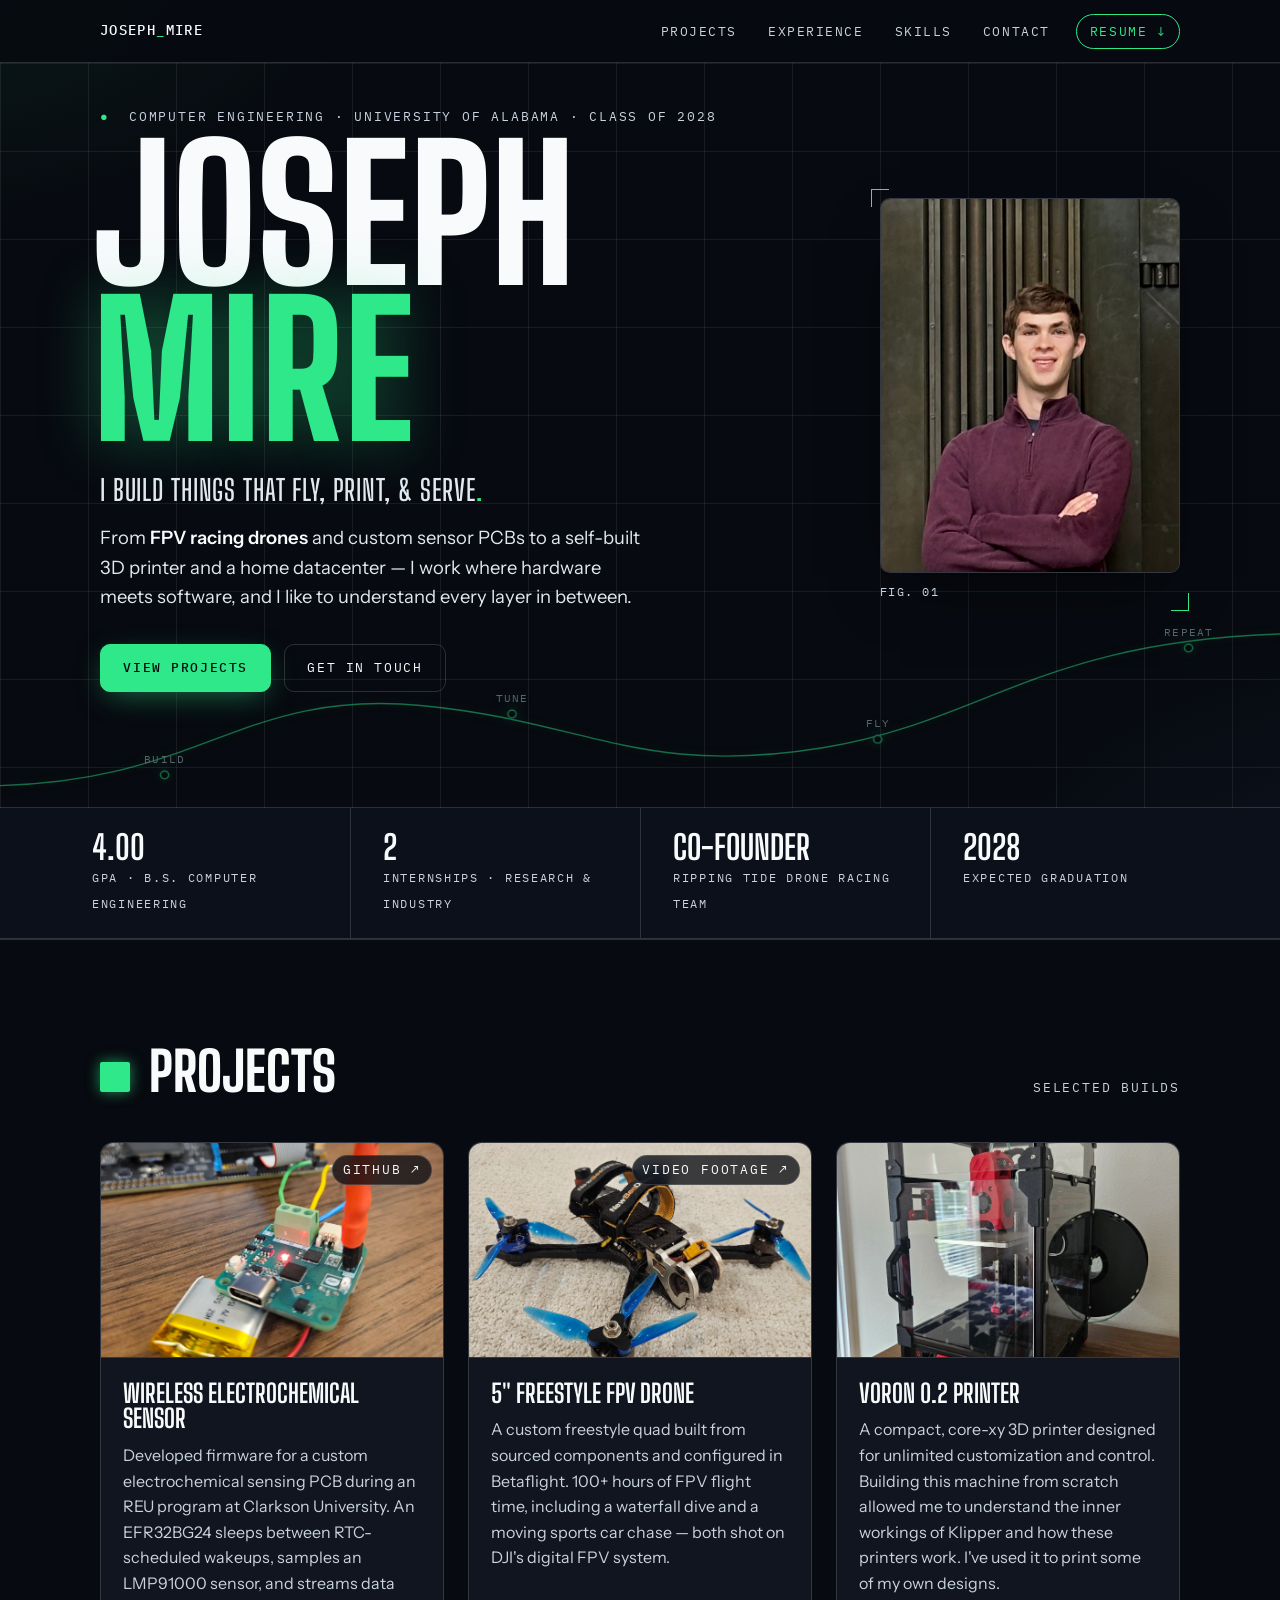
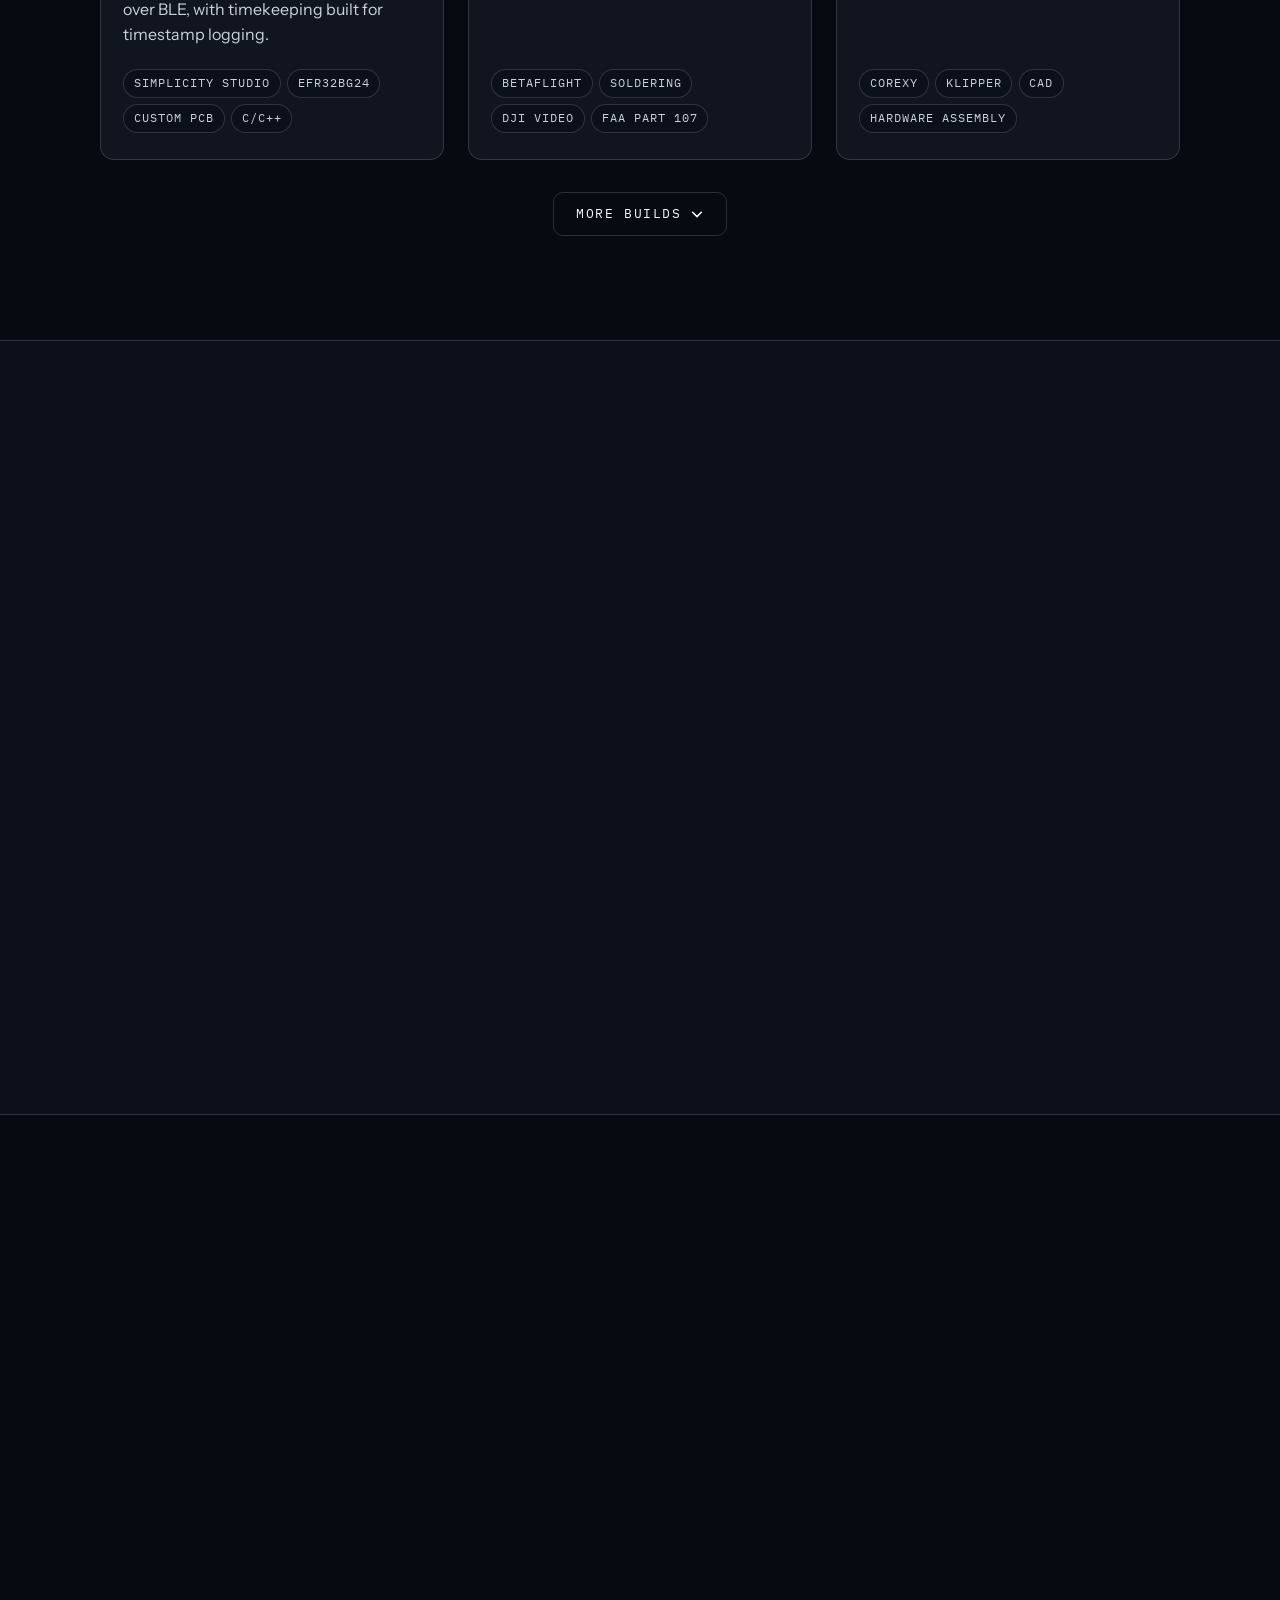
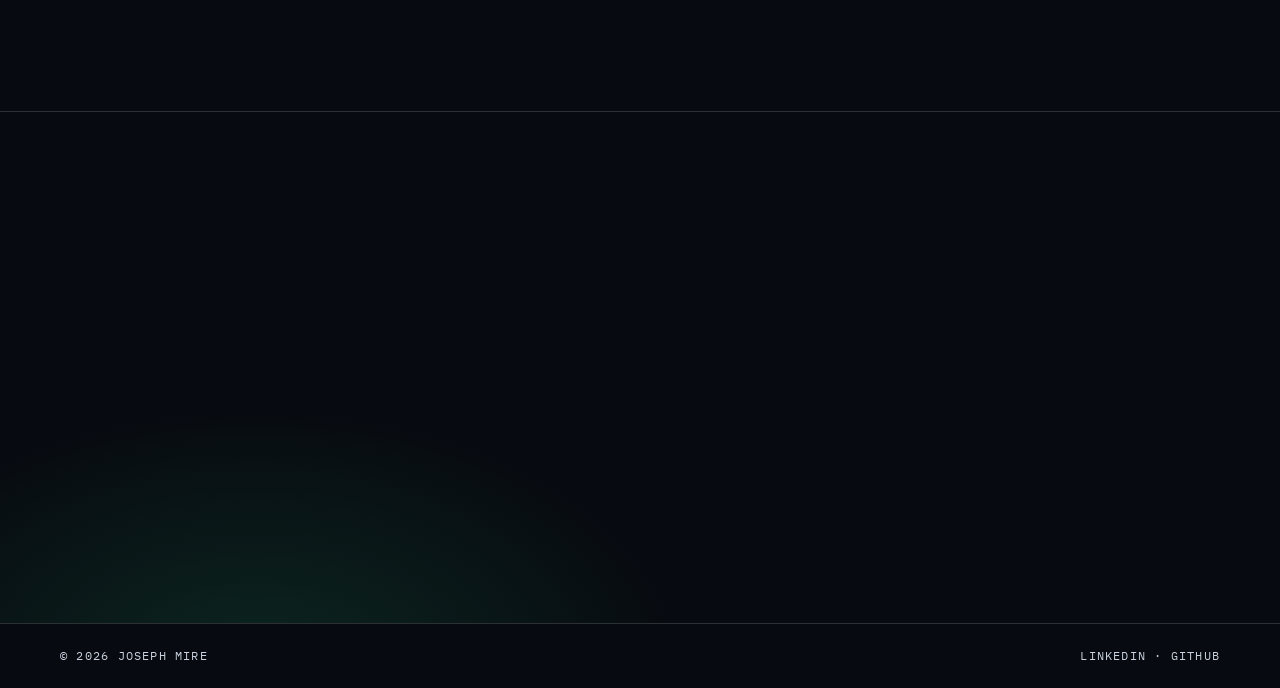
==== commit 282d5fd6: "Modified quad area" ====
--- a/index.html
+++ b/index.html
@@ -78,9 +78,9 @@
 <!-- ── Spec strip ── -->
 <div class="spec">
   <div class="spec-inner">
-    <div class="spec-item reveal"><strong>4.00</strong><span>GPA · B.S. Comp. Engineering</span></div>
+    <div class="spec-item reveal"><strong>4.00</strong><span>GPA · B.S. Computer Engineering</span></div>
     <div class="spec-item reveal"><strong>2</strong><span>Internships · Research &amp; Industry</span></div>
-    <div class="spec-item reveal"><strong>Co-Founder</strong><span>Ripping Tide — UA Drone Racing</span></div>
+    <div class="spec-item reveal"><strong>Co-Founder</strong><span>Ripping Tide Drone Racing Team</span></div>
     <div class="spec-item reveal"><strong>2028</strong><span>Expected Graduation</span></div>
   </div>
 </div>
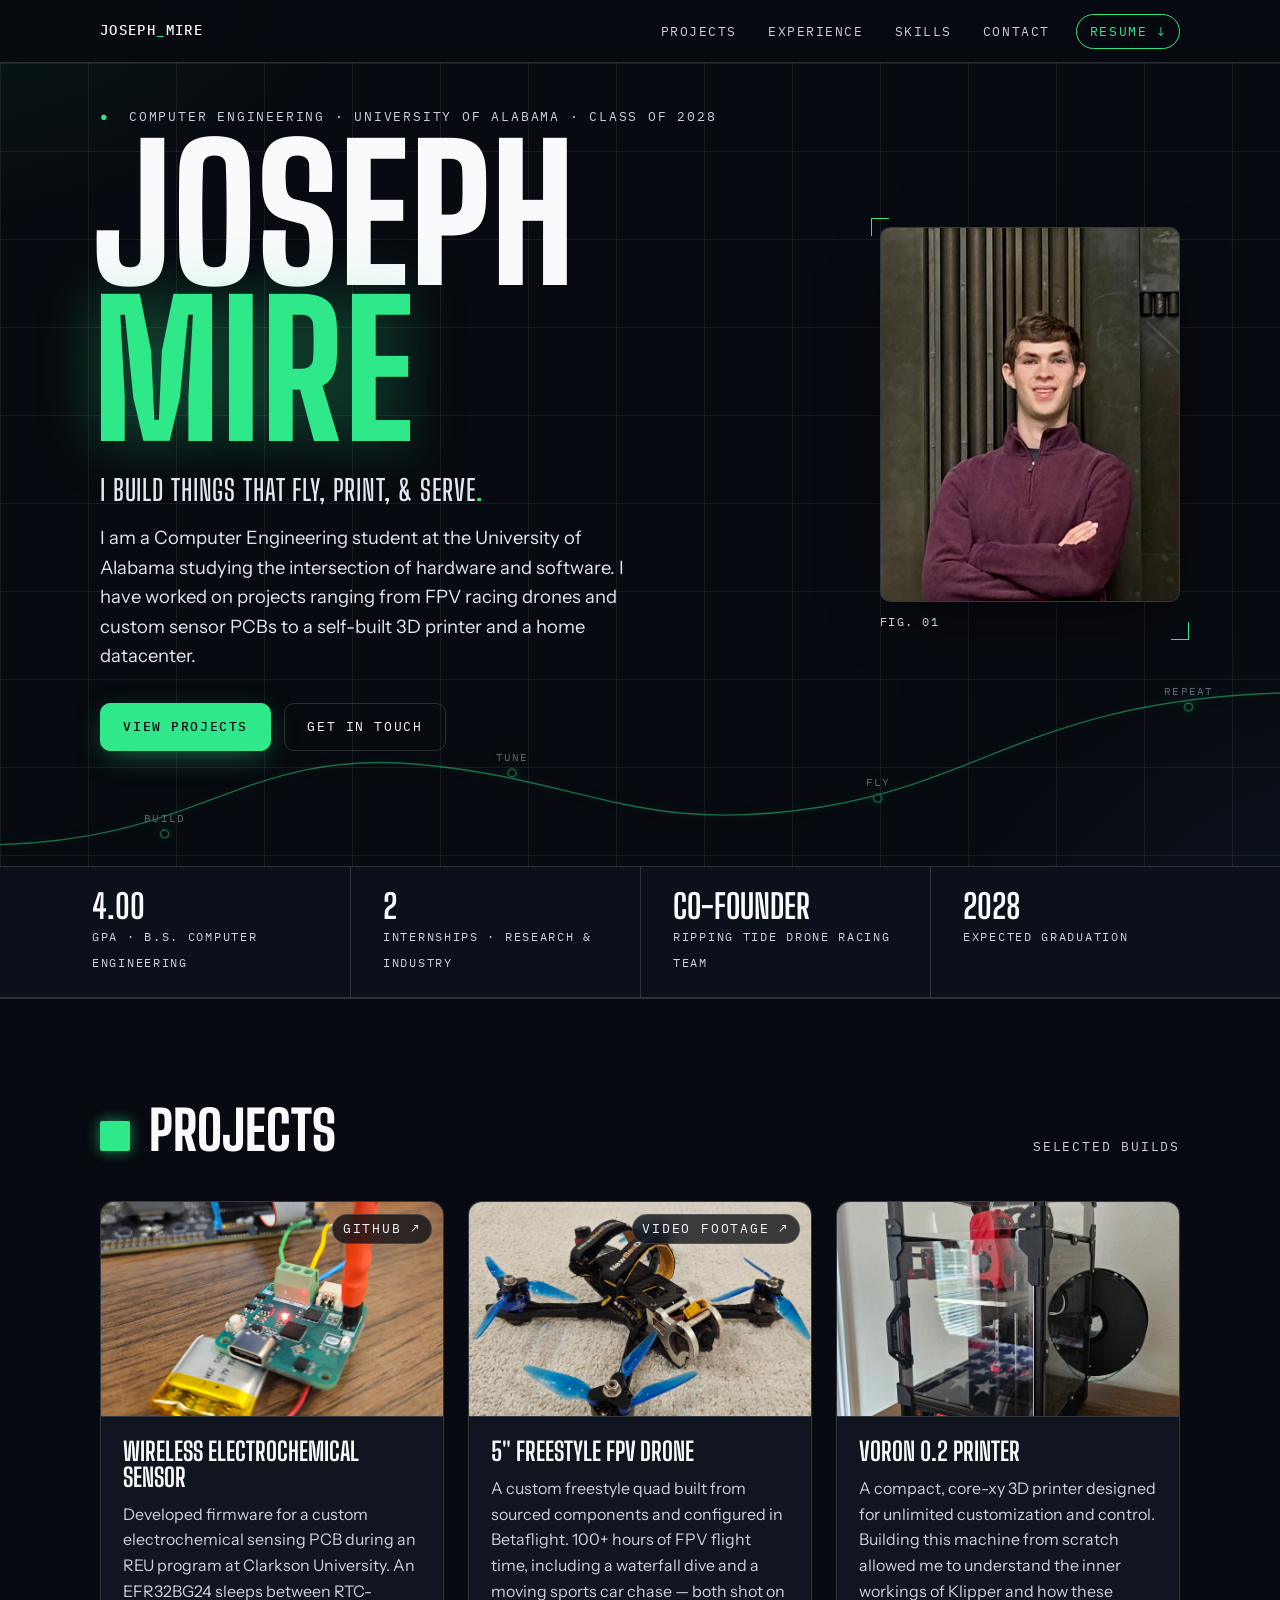
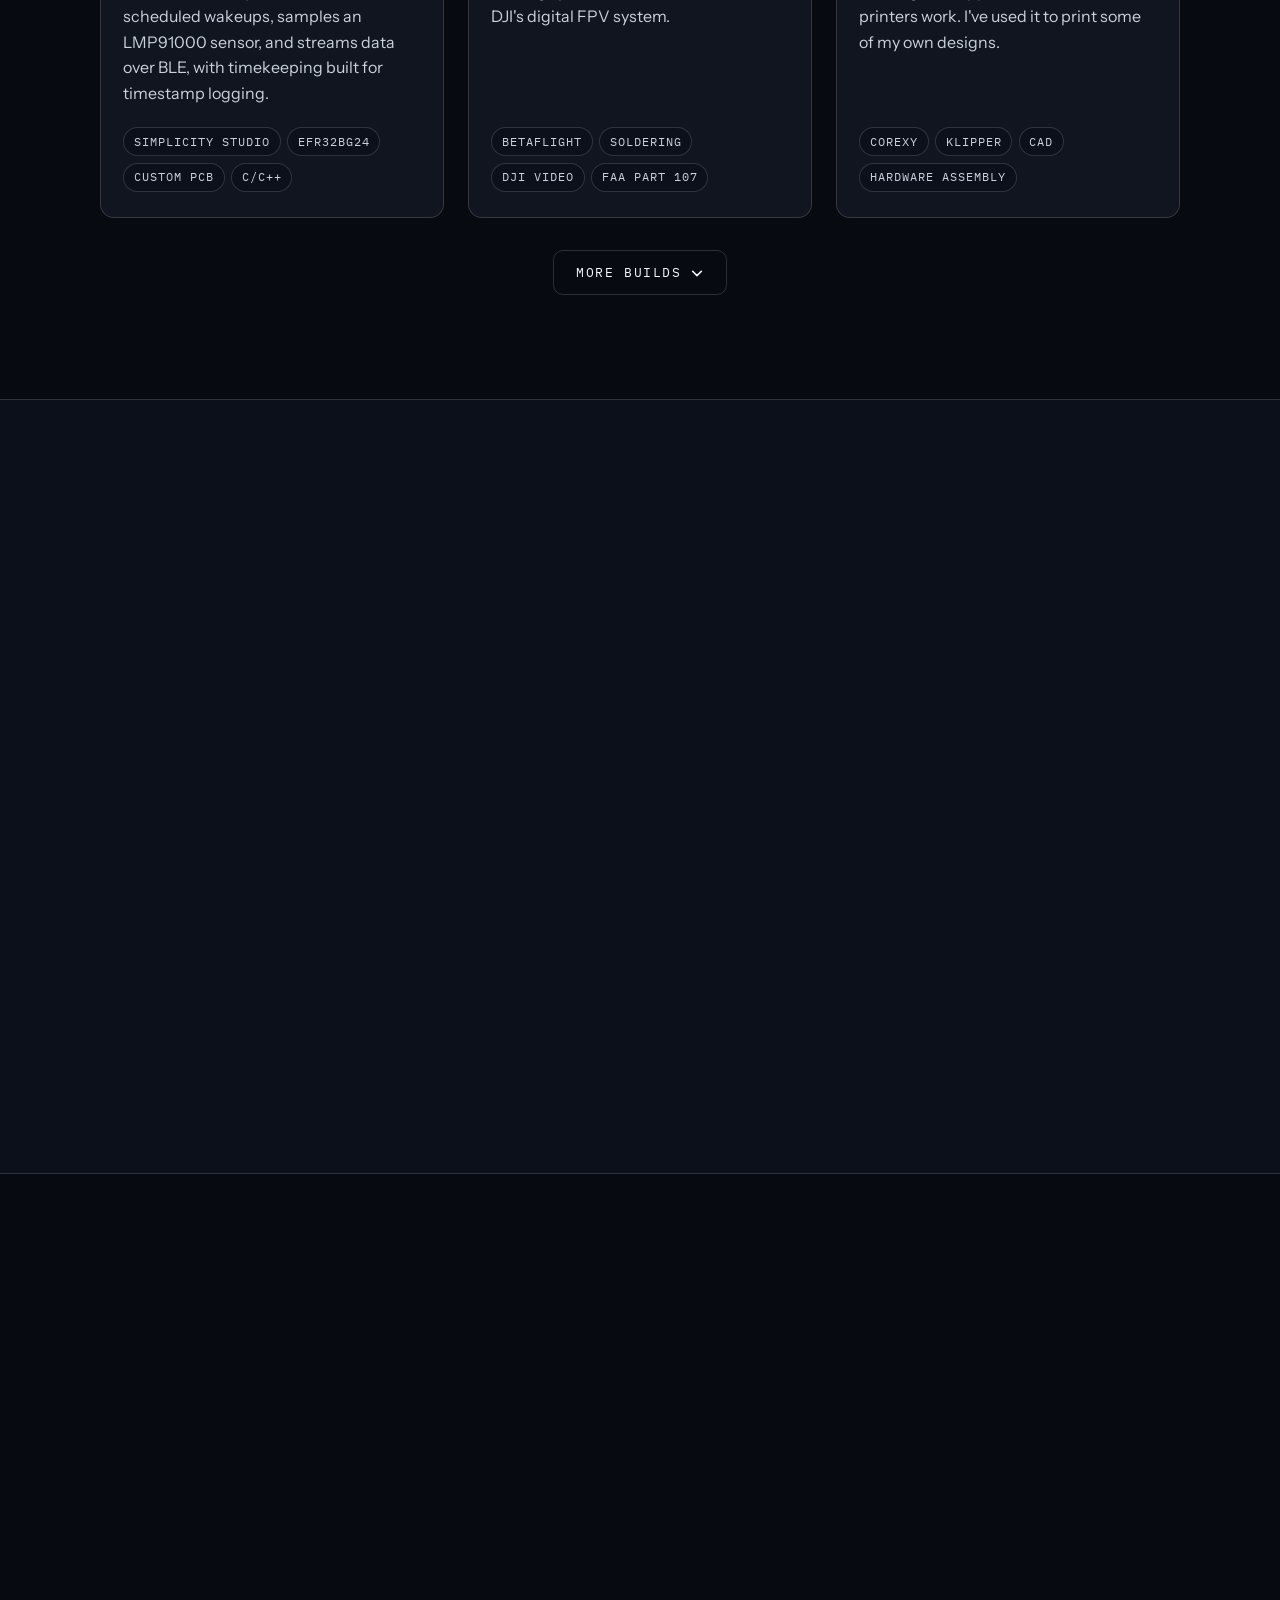
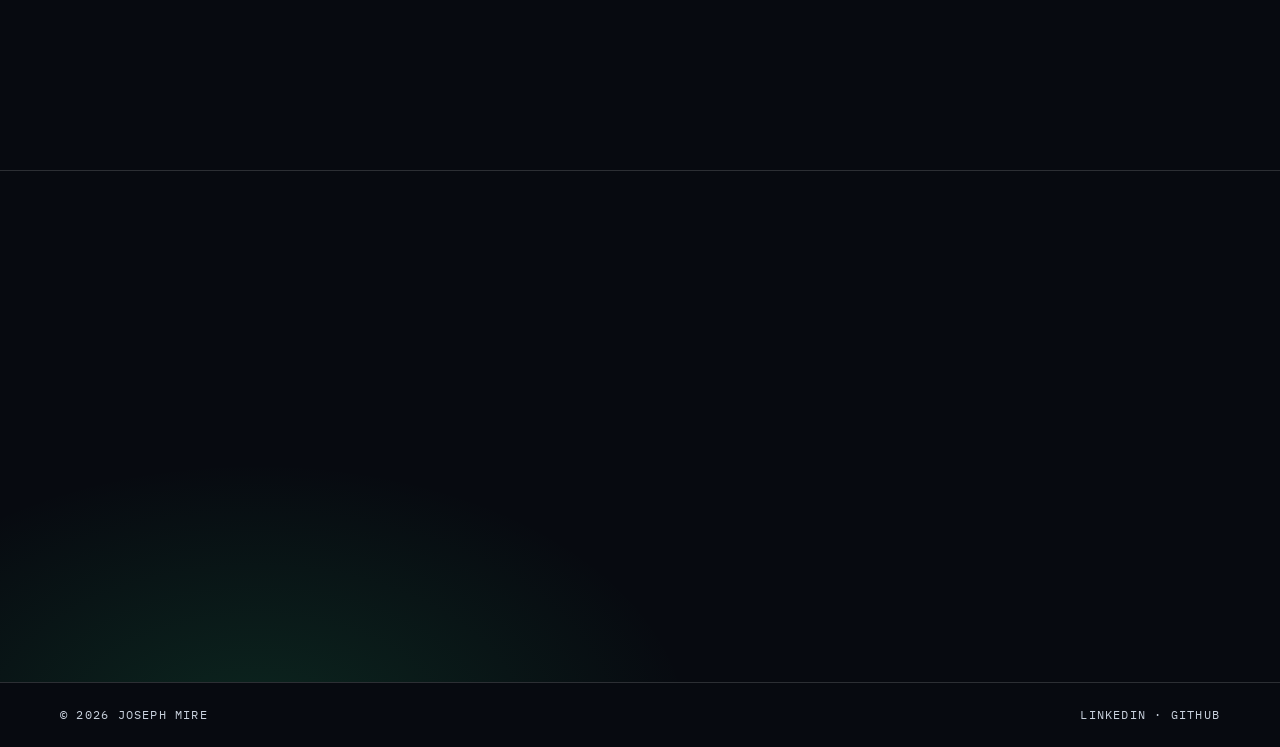
==== commit c3acbdf5: "Adjusted description" ====
--- a/index.html
+++ b/index.html
@@ -44,9 +44,9 @@
       <p class="role stage d4">I build things that fly, print, &amp; serve<em>.</em></p>
 
       <p class="lede stage d5">
-        From <strong>FPV racing drones</strong> and custom sensor PCBs to a self-built
-        3D printer and a home datacenter — I work where hardware meets software,
-        and I like to understand every layer in between.
+        I am a Computer Engineering student at the University of Alabama studying 
+        the intersection of hardware and software. I have worked on projects ranging from FPV racing drones
+        and custom sensor PCBs to a self-built 3D printer and a home datacenter.
       </p>
       <div class="hero-btns stage d6">
         <a class="btn btn-solid" href="#projects">View projects</a>
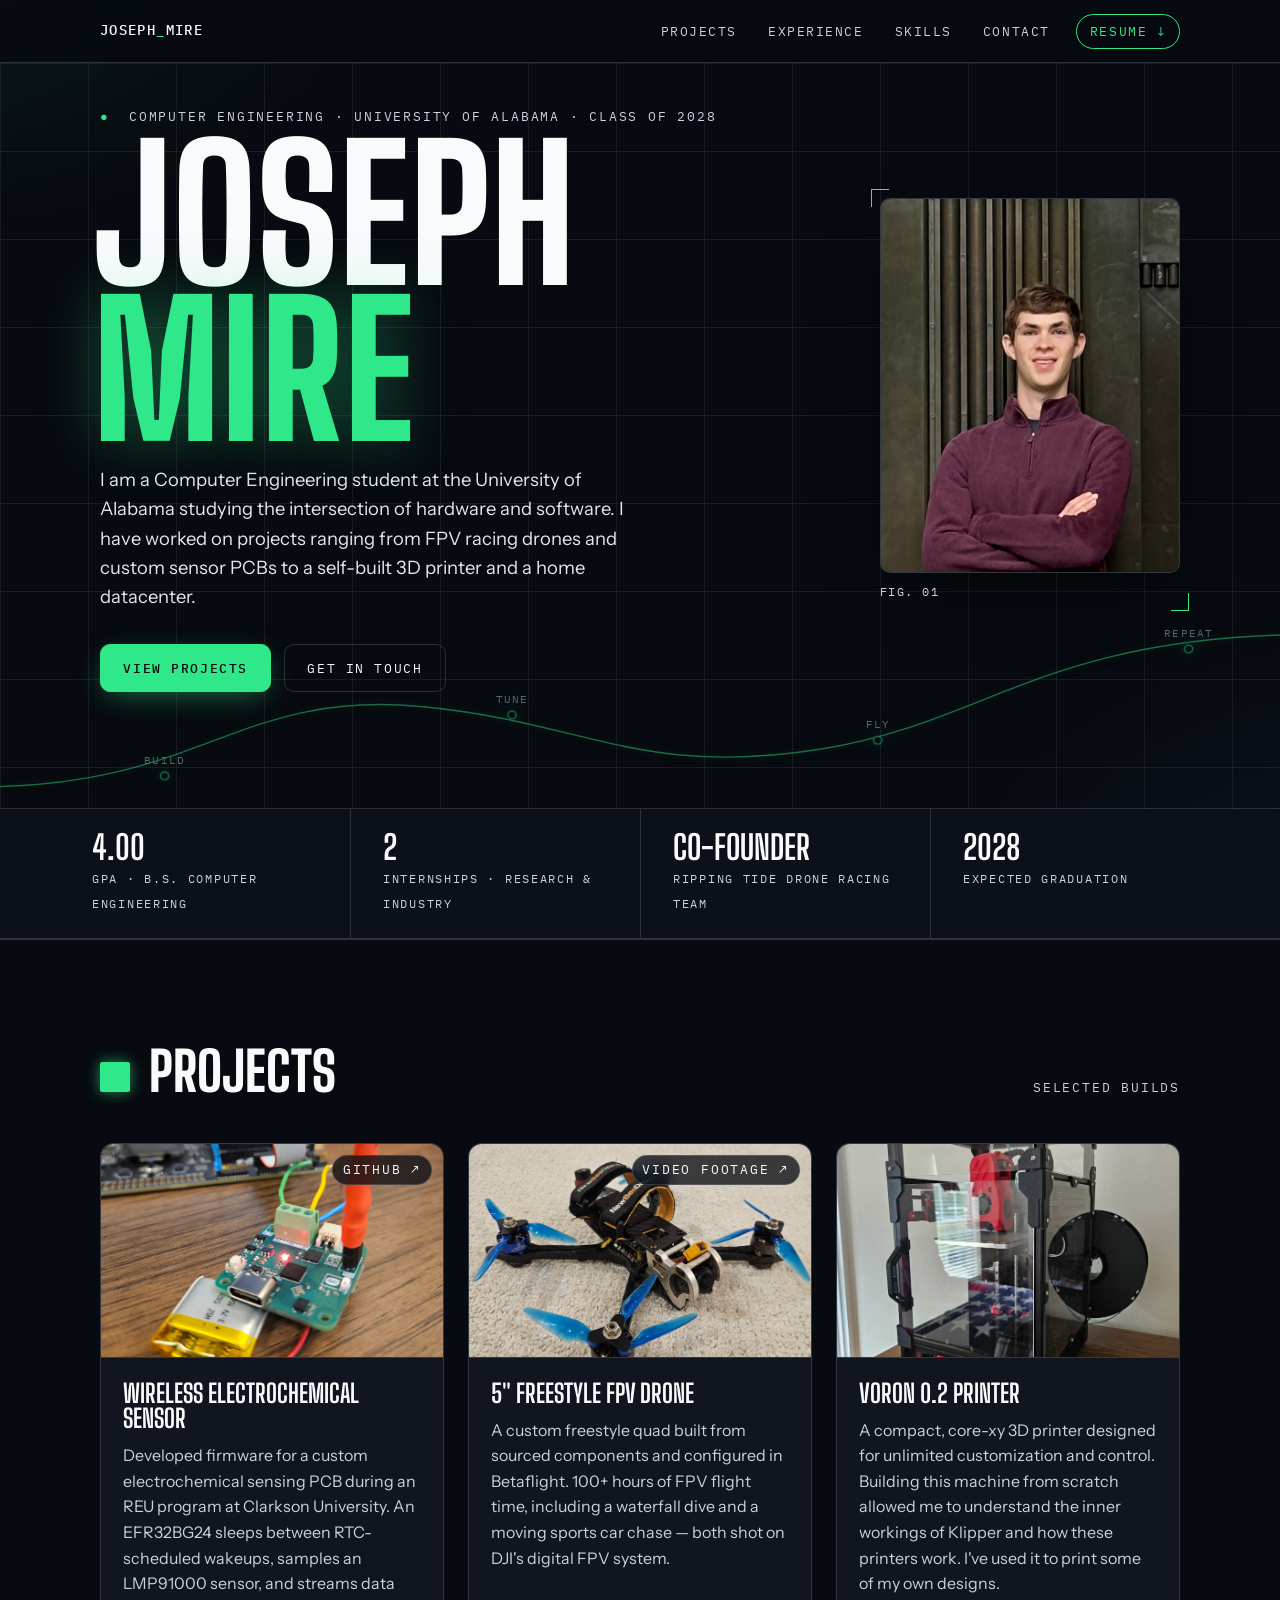
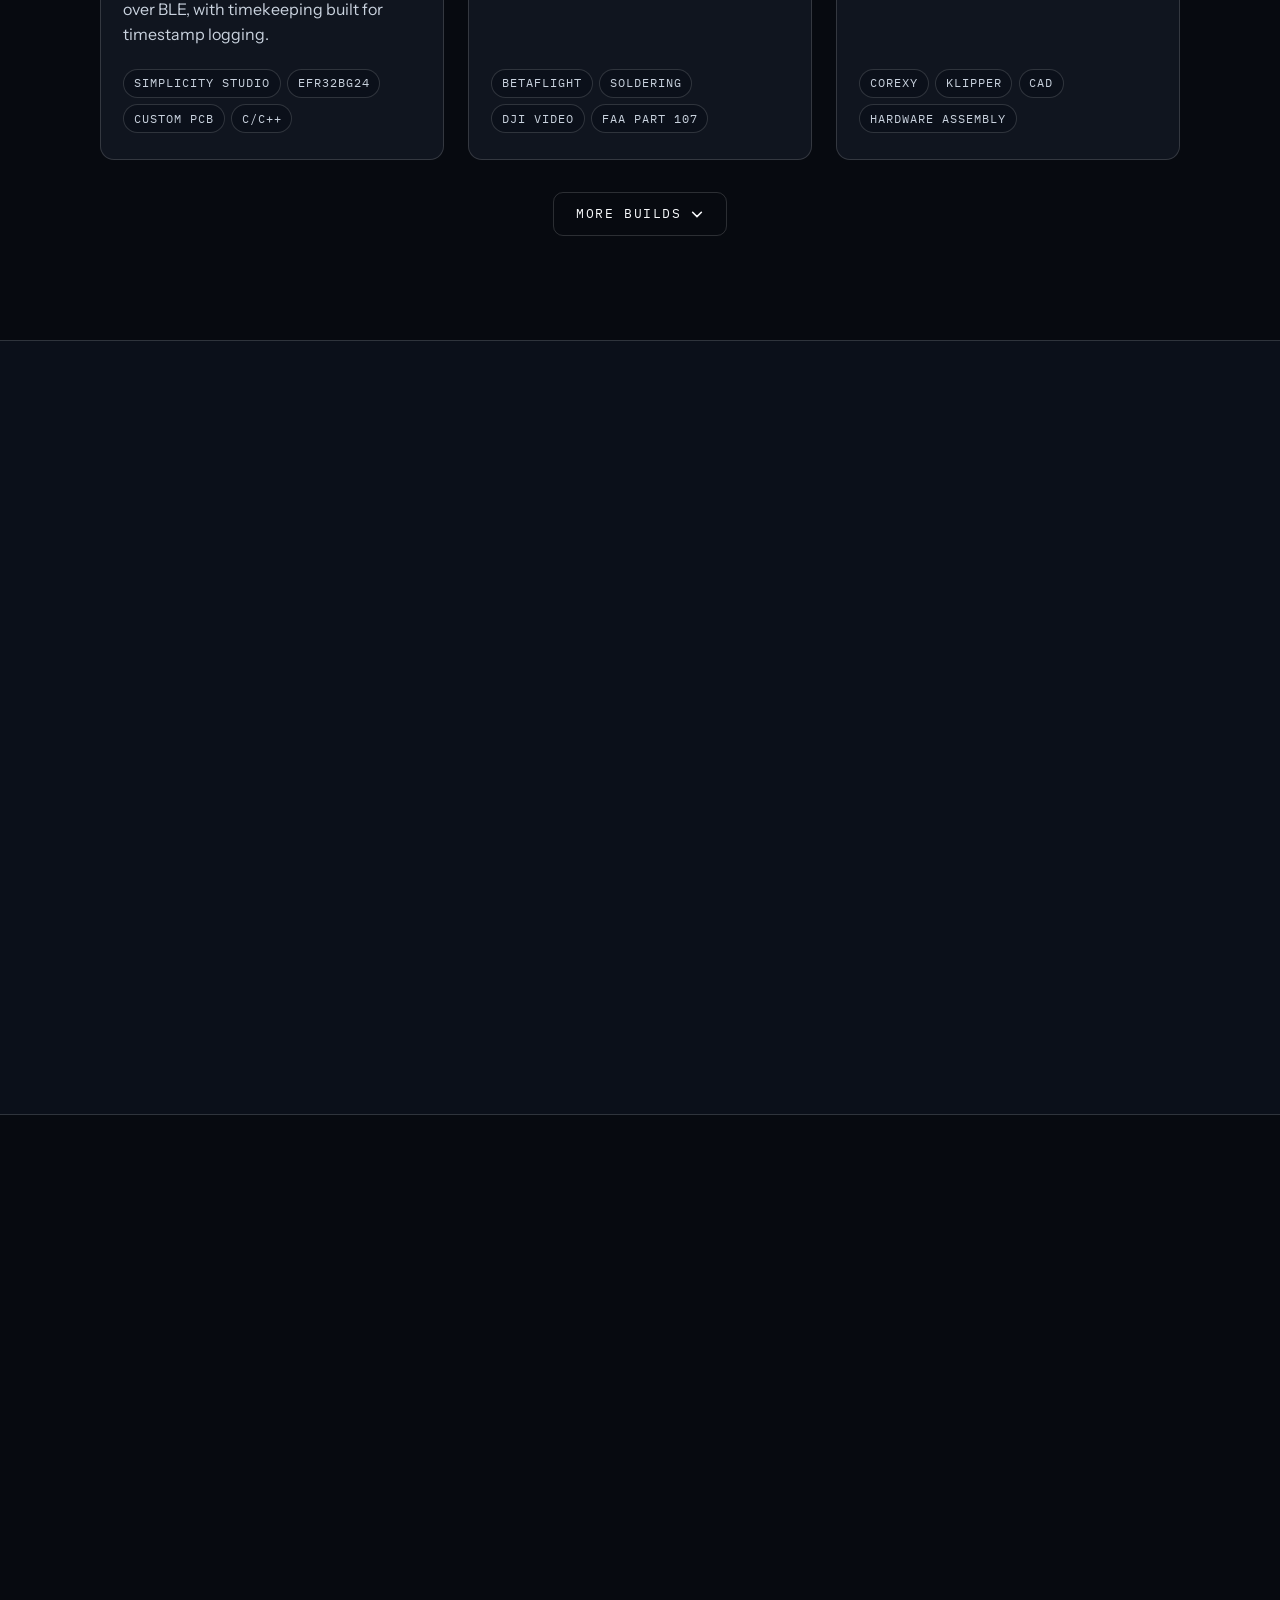
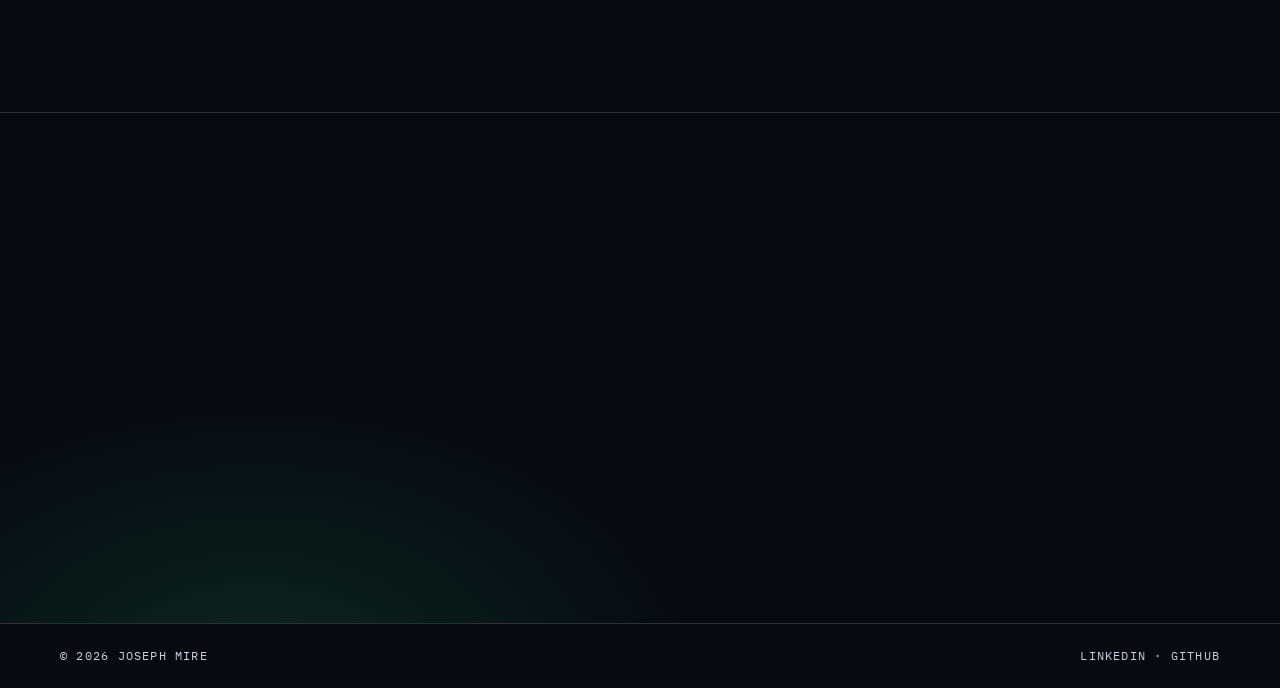
==== commit 9425aa47: "Got rid of fly print serve line" ====
--- a/index.html
+++ b/index.html
@@ -41,8 +41,6 @@
         <span class="last stage d3">Mire</span>
       </h1>
 
-      <p class="role stage d4">I build things that fly, print, &amp; serve<em>.</em></p>
-
       <p class="lede stage d5">
         I am a Computer Engineering student at the University of Alabama studying 
         the intersection of hardware and software. I have worked on projects ranging from FPV racing drones
@@ -177,6 +175,23 @@
             </div>
           </article>
 
+          <article class="proj reveal">
+            <div class="proj-img">
+              <img src="images/race_drone.webp" alt="Race Drone" />
+            </div>
+            <div class="proj-body">
+              <h3>Racing FPV Drone</h3>
+              <p>
+                A custom 5-inch racing quad engineered for the Collegiate Drone Racing Competition in Tulsa.
+                Optimized for low-latency responsiveness using the HDZero video system and an advanced race tune.
+              </p>
+              <div class="chips">
+                <span class="chip">FPV Racing</span><span class="chip">Soldering</span>
+                <span class="chip">HDZero</span><span class="chip">FAA Part 107</span>
+              </div>
+            </div>
+          </article>
+
         </div>
       </div>
     </div>
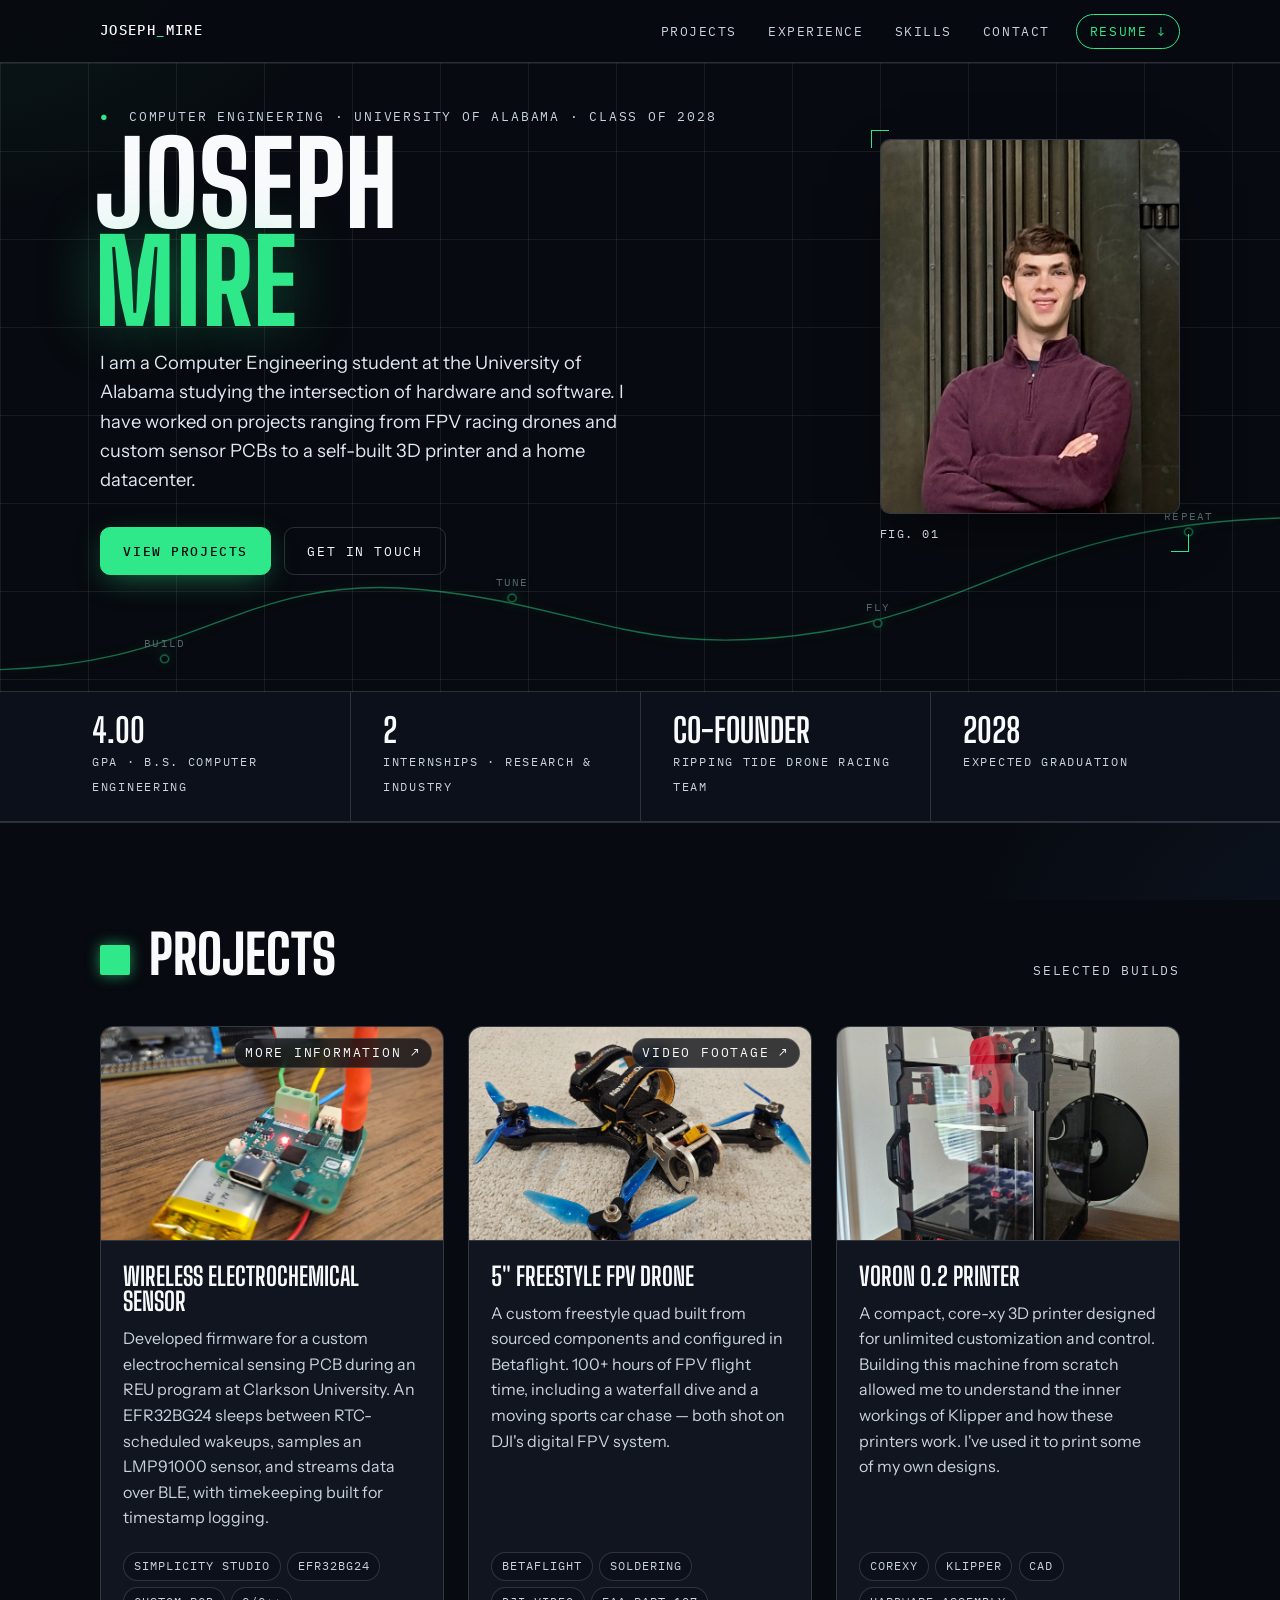
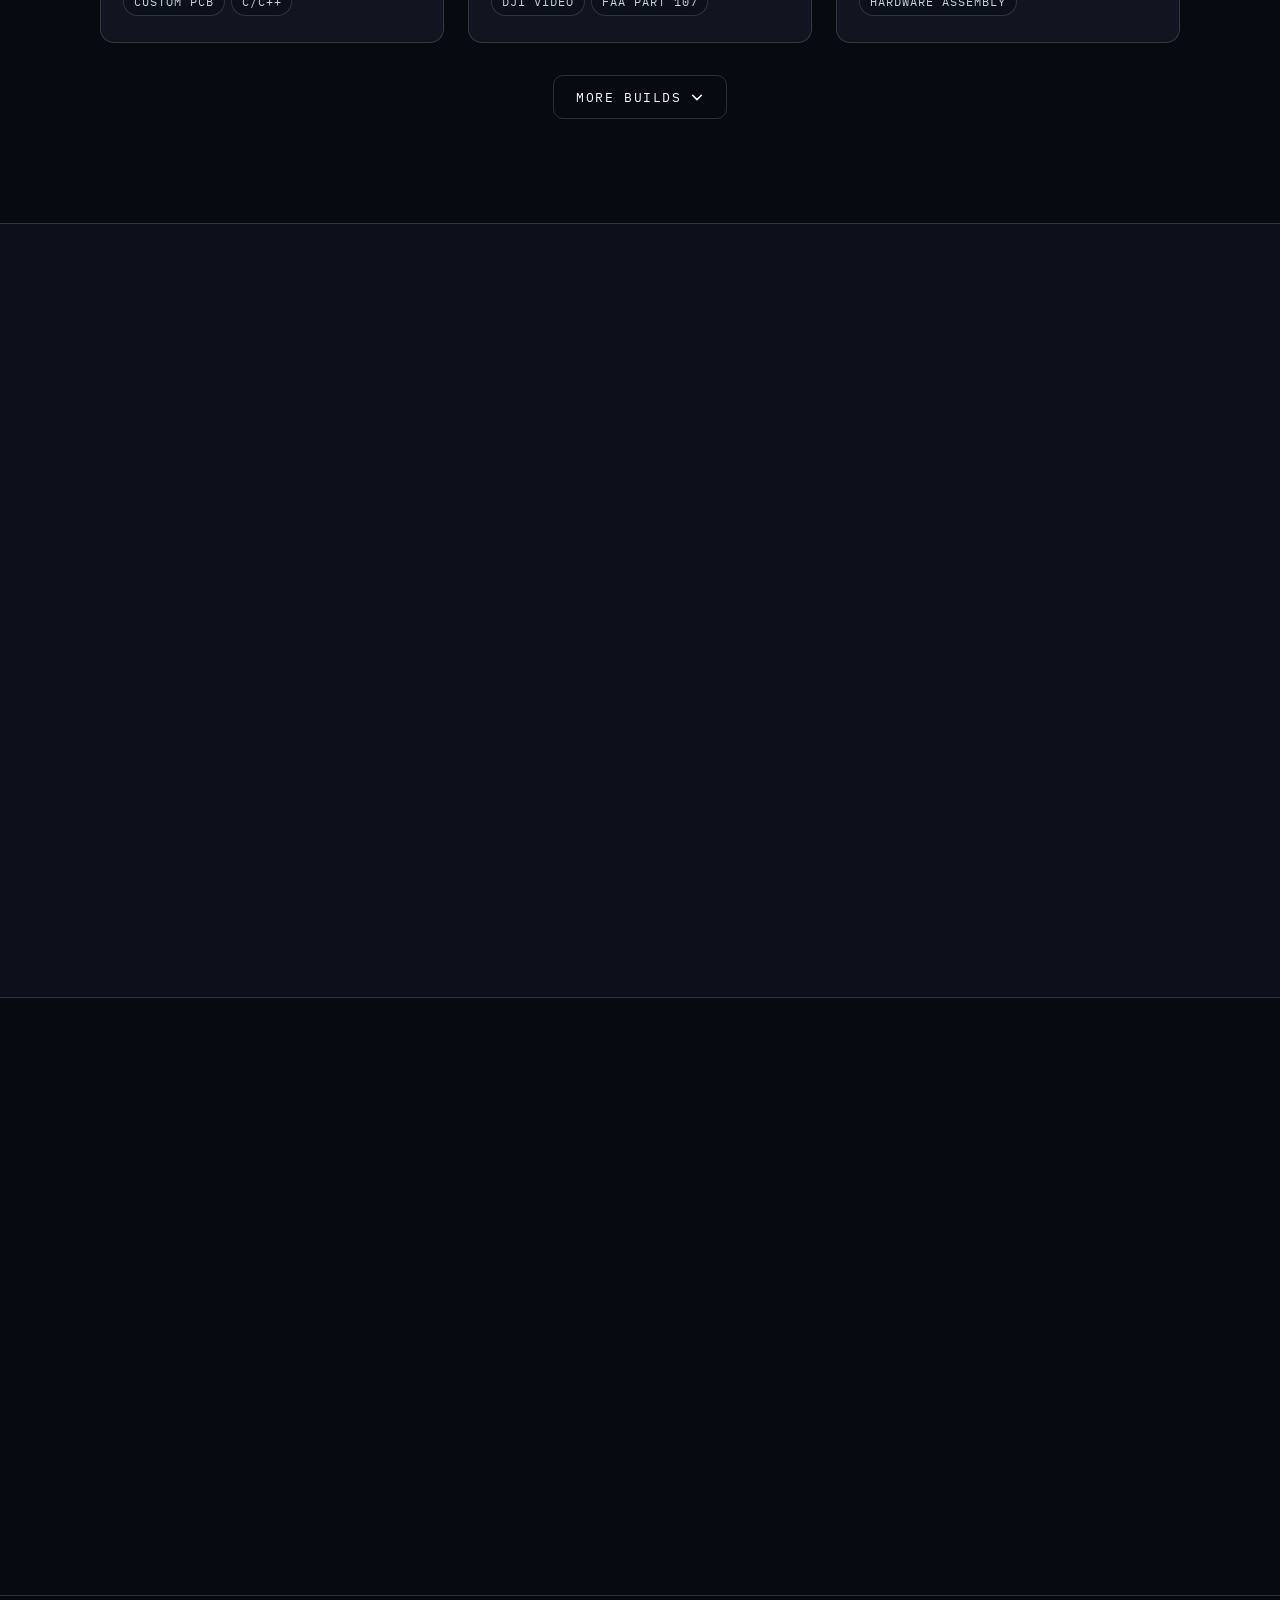
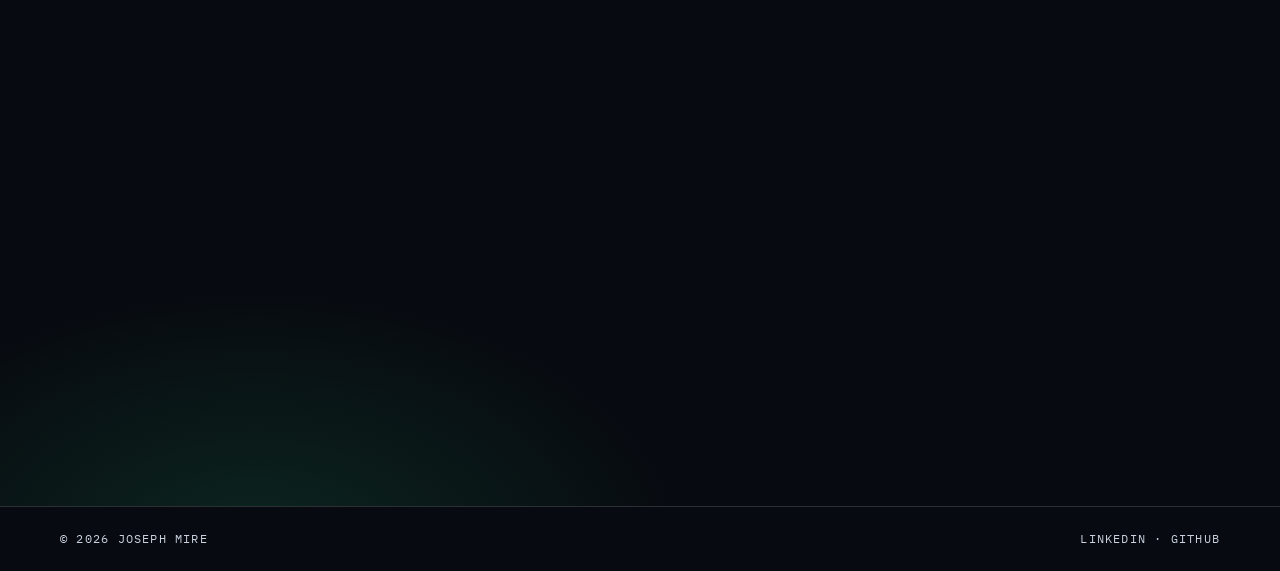
==== commit ed23509d: "Added dedicated page for the wireless sensor" ====
--- a/index.html
+++ b/index.html
@@ -94,9 +94,9 @@
 
       <article class="proj reveal">
         <div class="proj-img">
-          <a class="proj-link" href="https://github.com/sigmondkukla/lmp91000"
-            target="_blank" rel="noopener" aria-label="View source on GitHub">
-            GitHub ↗
+          <a class="proj-link" href="projects/sensor.html"
+            aria-label="View project overview, report, and poster">
+            More Information ↗
           </a>
           <img src="images/potentiostat.webp" alt="Potentiostat PCB" />
         </div>
--- a/css/style.css
+++ b/css/style.css
@@ -103,7 +103,7 @@
 /* THE NAME — the headline of the whole site */
 .hero h1{
   font-family:var(--display);font-weight:800;
-  font-size:clamp(4.6rem,14.5vw,11.5rem);
+  font-size:clamp(3.2rem, 9vw, 7.5rem);
   line-height:.85;letter-spacing:.005em;text-transform:uppercase;
   margin:.5rem 0 0 -.04em;
 }
@@ -438,4 +438,48 @@
 }
 
 /* hero manages its own spacing — don't stack generic section padding on it */
-section.hero{padding:0}+section.hero{padding:0}
+
+/* ── Project sub-pages: document preview cards ──────────────── */
+.doc-grid{display:grid;grid-template-columns:repeat(2,minmax(0,1fr));gap:1.5rem}
+@media (max-width:840px){.doc-grid{grid-template-columns:1fr}}
+.doc-card{
+  border:1px solid var(--line);background:var(--card);
+  border-radius:calc(var(--radius) + 4px);overflow:hidden;
+  display:flex;flex-direction:column;
+  transition:border-color .25s,transform .25s var(--ease),box-shadow .25s;
+}
+.doc-card:hover{
+  border-color:rgba(46,232,137,.55);transform:translateY(-4px);
+  box-shadow:0 20px 50px -20px rgba(0,0,0,.7),0 0 30px -6px var(--green-glow);
+}
+.doc-frame{
+  aspect-ratio:8.5/11;width:100%;border:none;border-bottom:1px solid var(--line);
+  background:var(--bg-soft);
+}
+.doc-body{padding:1.4rem 1.4rem 1.6rem;display:flex;flex-direction:column;gap:.9rem;flex:1}
+.doc-body h3{font-family:var(--display);font-weight:700;font-size:1.4rem;text-transform:uppercase;line-height:1;color:var(--ink)}
+.doc-body p{color:var(--muted);font-size:.95rem}
+.doc-btns{display:flex;gap:.7rem;margin-top:auto;flex-wrap:wrap}
+.overview-list{display:flex;flex-direction:column;gap:1rem;max-width:44rem}
+.overview-list li{color:var(--ink-2);font-size:1.02rem;padding-left:1.2rem;position:relative}
+.overview-list li::before{
+  content:'';position:absolute;left:0;top:.55em;width:6px;height:6px;
+  background:var(--green);border-radius:2px;box-shadow:0 0 10px rgba(46,232,137,.7);
+}
+
+/* project hero — potentiostat PCB as a background plate (sensor.html) */
+.sensor-hero{
+  border-bottom:none;
+  background:
+    linear-gradient(180deg, rgba(7,10,16,.35) 0%, rgba(7,10,16,.85) 62%, var(--bg) 100%),
+    url('../images/potentiostat.webp') center 38%/cover no-repeat;
+}
+.sensor-hero-inner{
+  position:relative;z-index:2;
+  min-height:50vh;
+  display:flex;flex-direction:column;justify-content:flex-end;
+  padding-top:clamp(3rem,7vw,5rem);
+  padding-bottom:clamp(1.5rem,3vw,2.5rem);
+}
+#documents{padding-top:clamp(2rem,4vw,3rem);border-top:none}
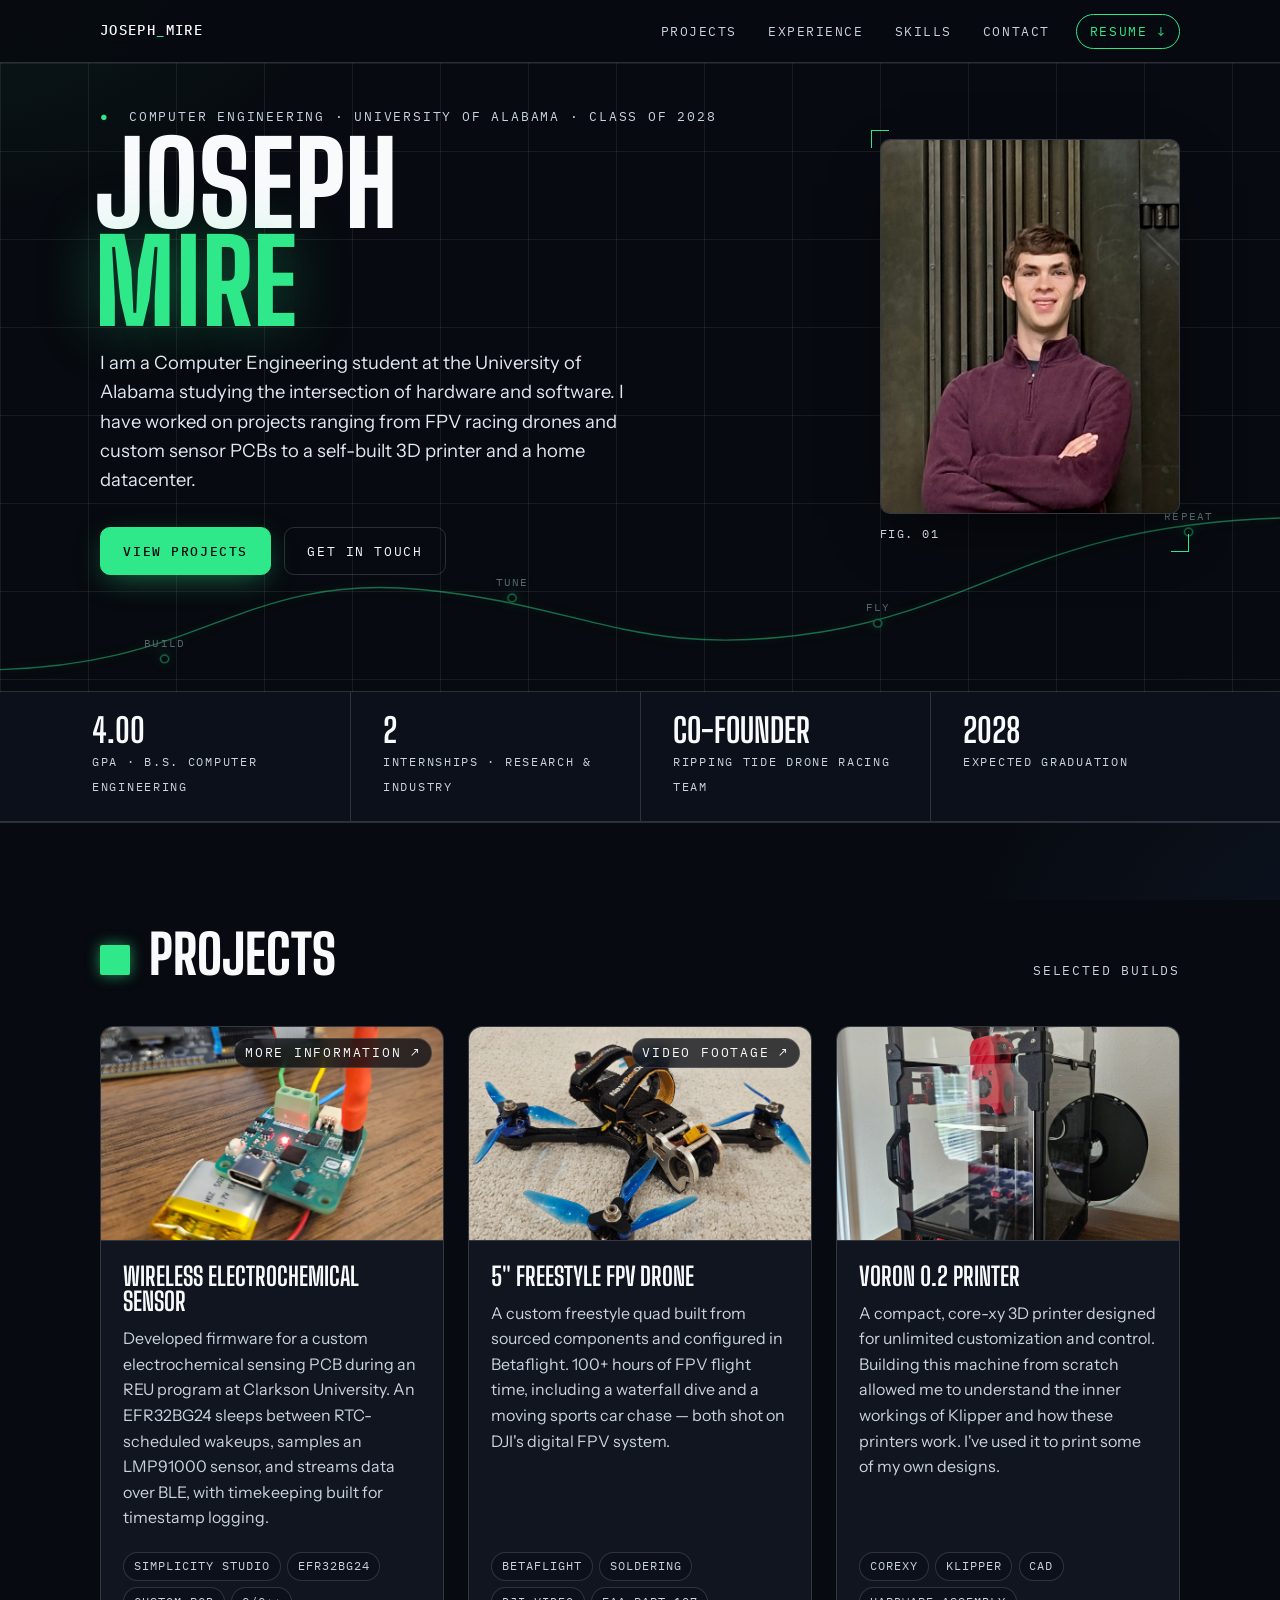
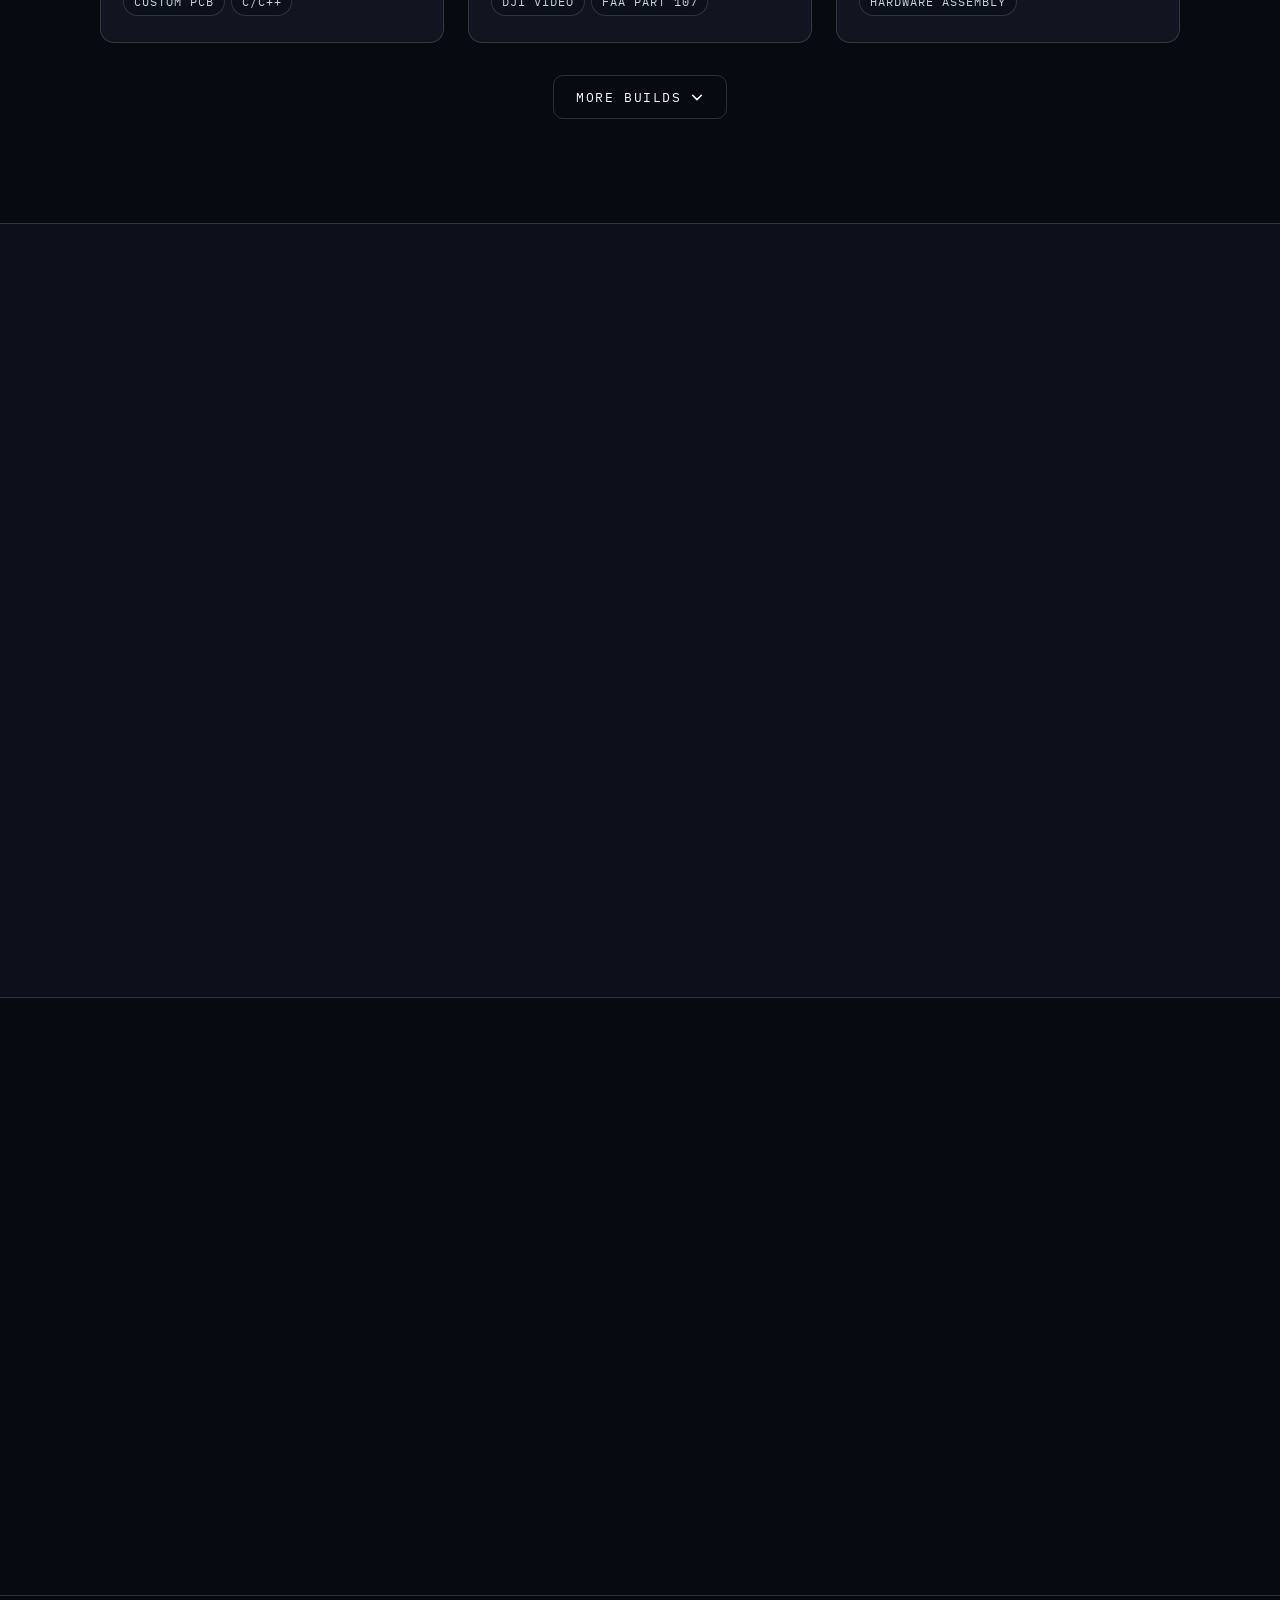
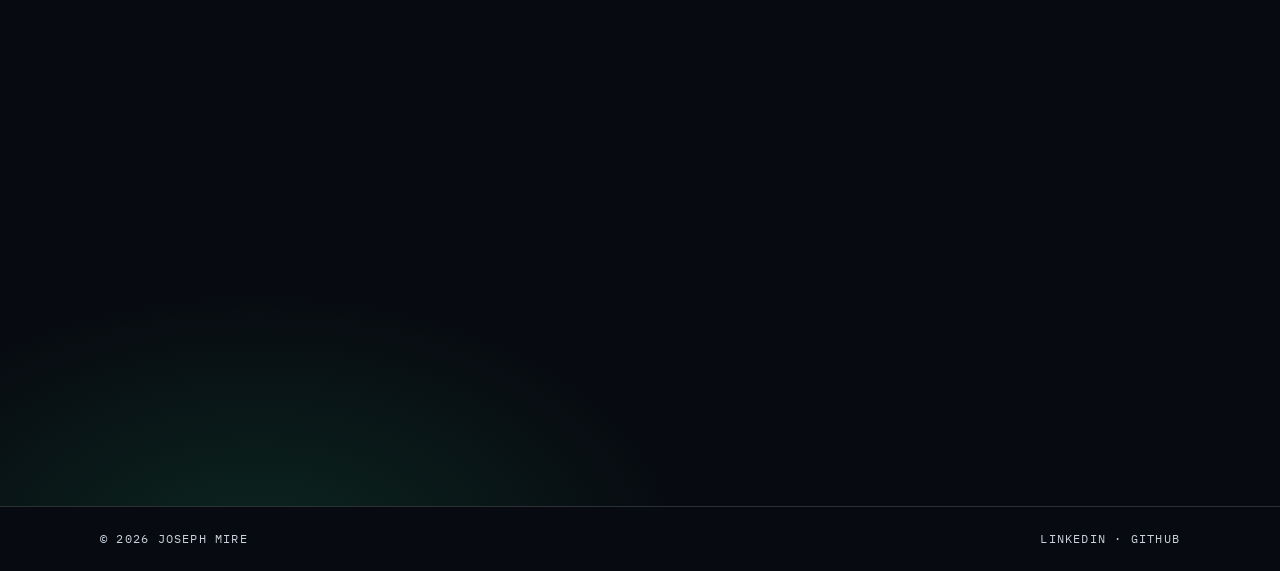
==== commit 82db2c22: "Added link for Ripping Tide" ====
--- a/index.html
+++ b/index.html
@@ -238,7 +238,7 @@
       <div class="reveal">
         <h3>// Leadership &amp; Education</h3>
         <div class="xp-item">
-          <h4>Co-Founder — Ripping Tide Drone Racing</h4>
+          <h4><a href="https://news.eng.ua.edu/2026/02/meet-the-styslinger-college-of-engineerings-newest-student-organizations/#attachment_11244" target="_blank" rel="noopener">Co-Founder — Ripping Tide Drone Racing ↗</a></h4>
           <p class="meta">Re-established 2025 · President 2025–26 · VP 2026–present</p>
           <p>Co-founded UA's official drone racing team to foster campus interest in FPV flight and engineering. Teach students how to build, program, and fly competitive drones while practicing efficient flying techniques.</p>
         </div>
--- a/css/style.css
+++ b/css/style.css
@@ -321,6 +321,8 @@
   box-shadow:0 0 10px rgba(46,232,137,.7);
 }
 .xp-item h4{font-weight:600;font-size:1.06rem;line-height:1.35;color:var(--ink)}
+.xp-item h4 a{transition:color .2s var(--ease)}
+.xp-item h4 a:hover,.xp-item h4 a:focus-visible{color:var(--green);text-decoration:underline;text-underline-offset:3px}
 .xp-item .meta{font-family:var(--mono);font-size:.78rem;letter-spacing:.1em;
   text-transform:uppercase;color:var(--muted);margin:.25rem 0 .45rem}
 .xp-item p{color:var(--ink-2);font-size:.98rem;max-width:32rem}
@@ -366,7 +368,7 @@
   border-top:1px solid var(--line);
   font-family:var(--mono);font-size:.76rem;letter-spacing:.1em;text-transform:uppercase;
 }
-.foot{display:flex;justify-content:space-between;gap:1rem;flex-wrap:wrap;padding:1.4rem 0}
+.foot{display:flex;justify-content:space-between;gap:1rem;flex-wrap:wrap;padding-top:1.4rem;padding-bottom:1.4rem;}
 footer a{transition:color .2s}
 footer a:hover{color:var(--green)}
 
